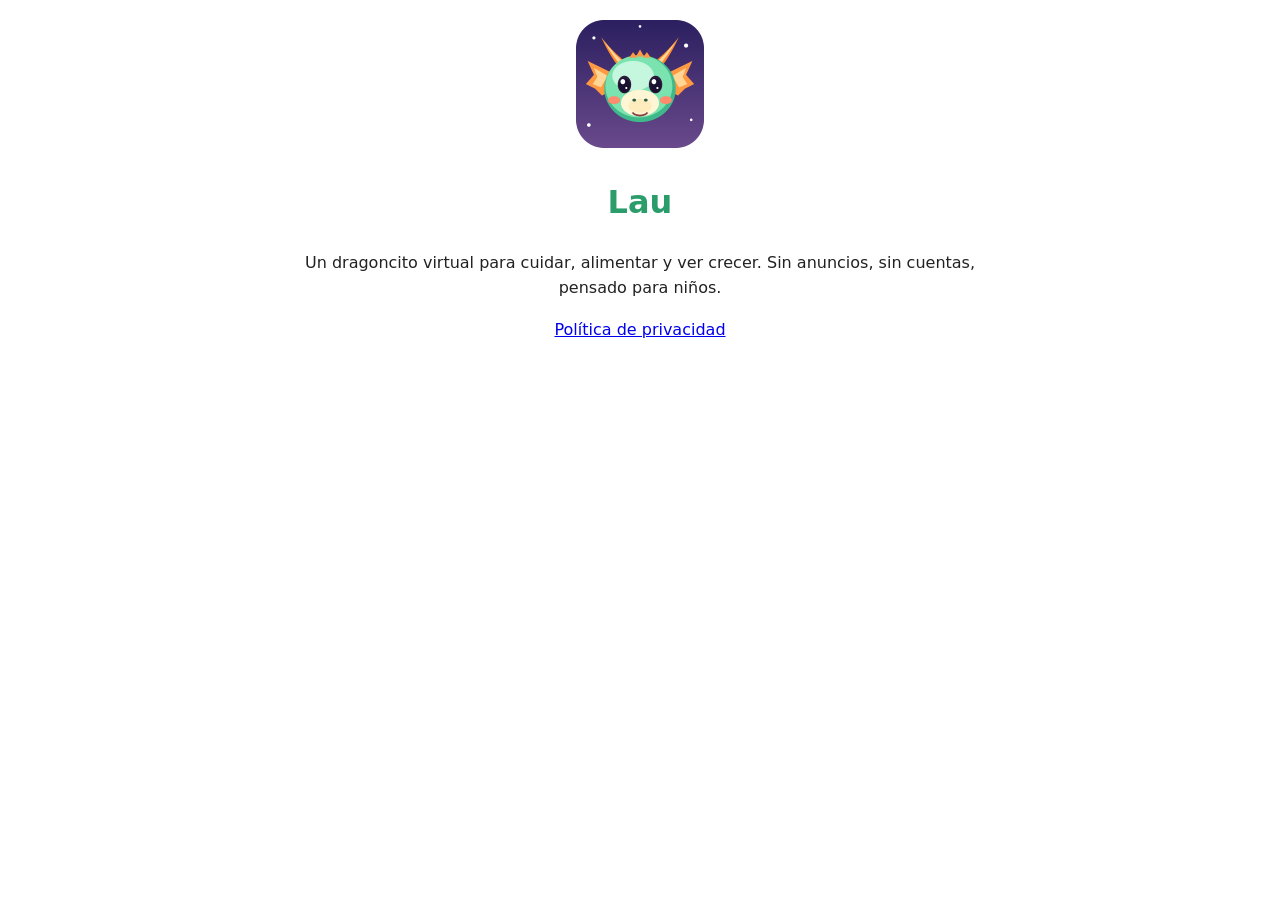
==== docs/index.html @ 58542545 "Lau: README, creditos y politica de privacidad" ====
<!DOCTYPE html>
<html lang="es"><head><meta charset="utf-8">
<meta name="viewport" content="width=device-width,initial-scale=1">
<title>Lau</title>
<style>body{font-family:system-ui,sans-serif;max-width:720px;margin:auto;padding:20px;line-height:1.6;text-align:center;color:#222}h1{color:#2a9d6b}img{width:128px;border-radius:24px}</style>
</head><body>
<img src="lau.png" alt="Lau">
<h1>Lau</h1>
<p>Un dragoncito virtual para cuidar, alimentar y ver crecer. Sin anuncios, sin cuentas, pensado para niños.</p>
<p><a href="privacidad.html">Política de privacidad</a></p>
</body></html>
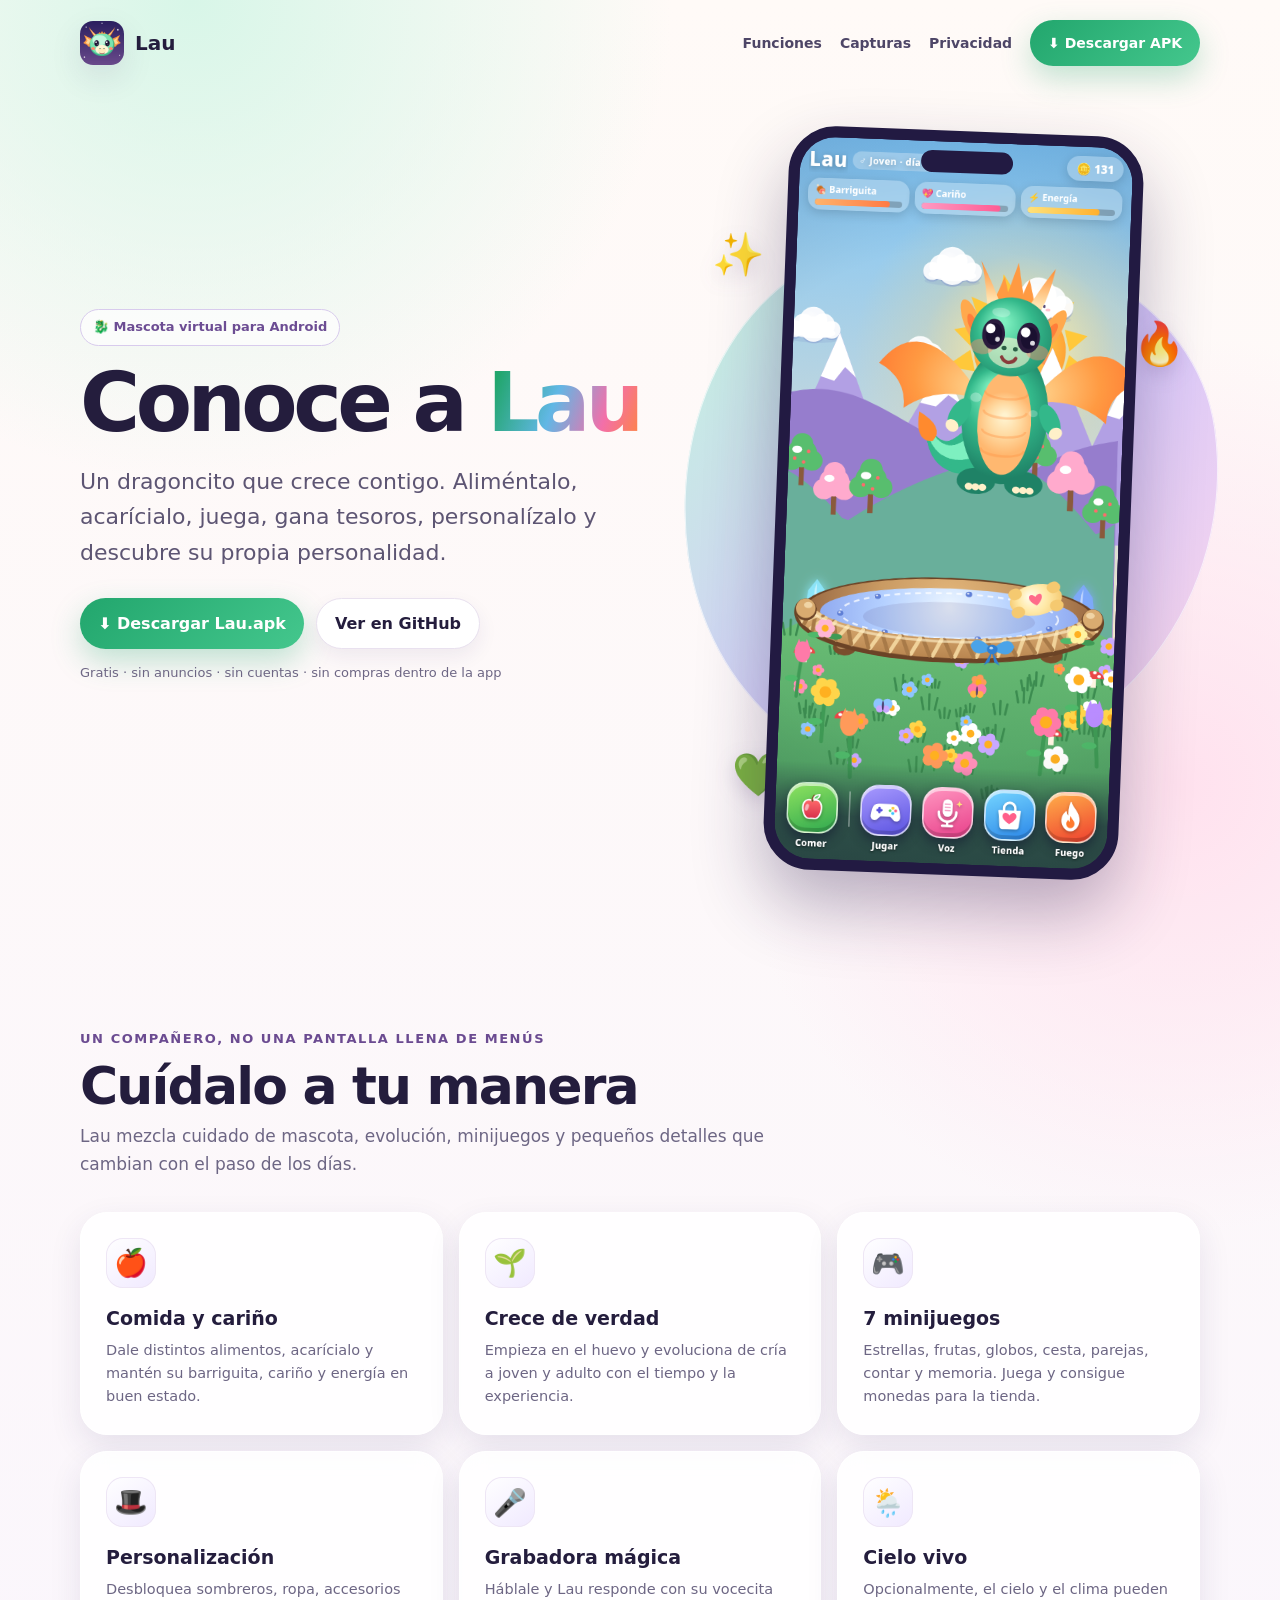
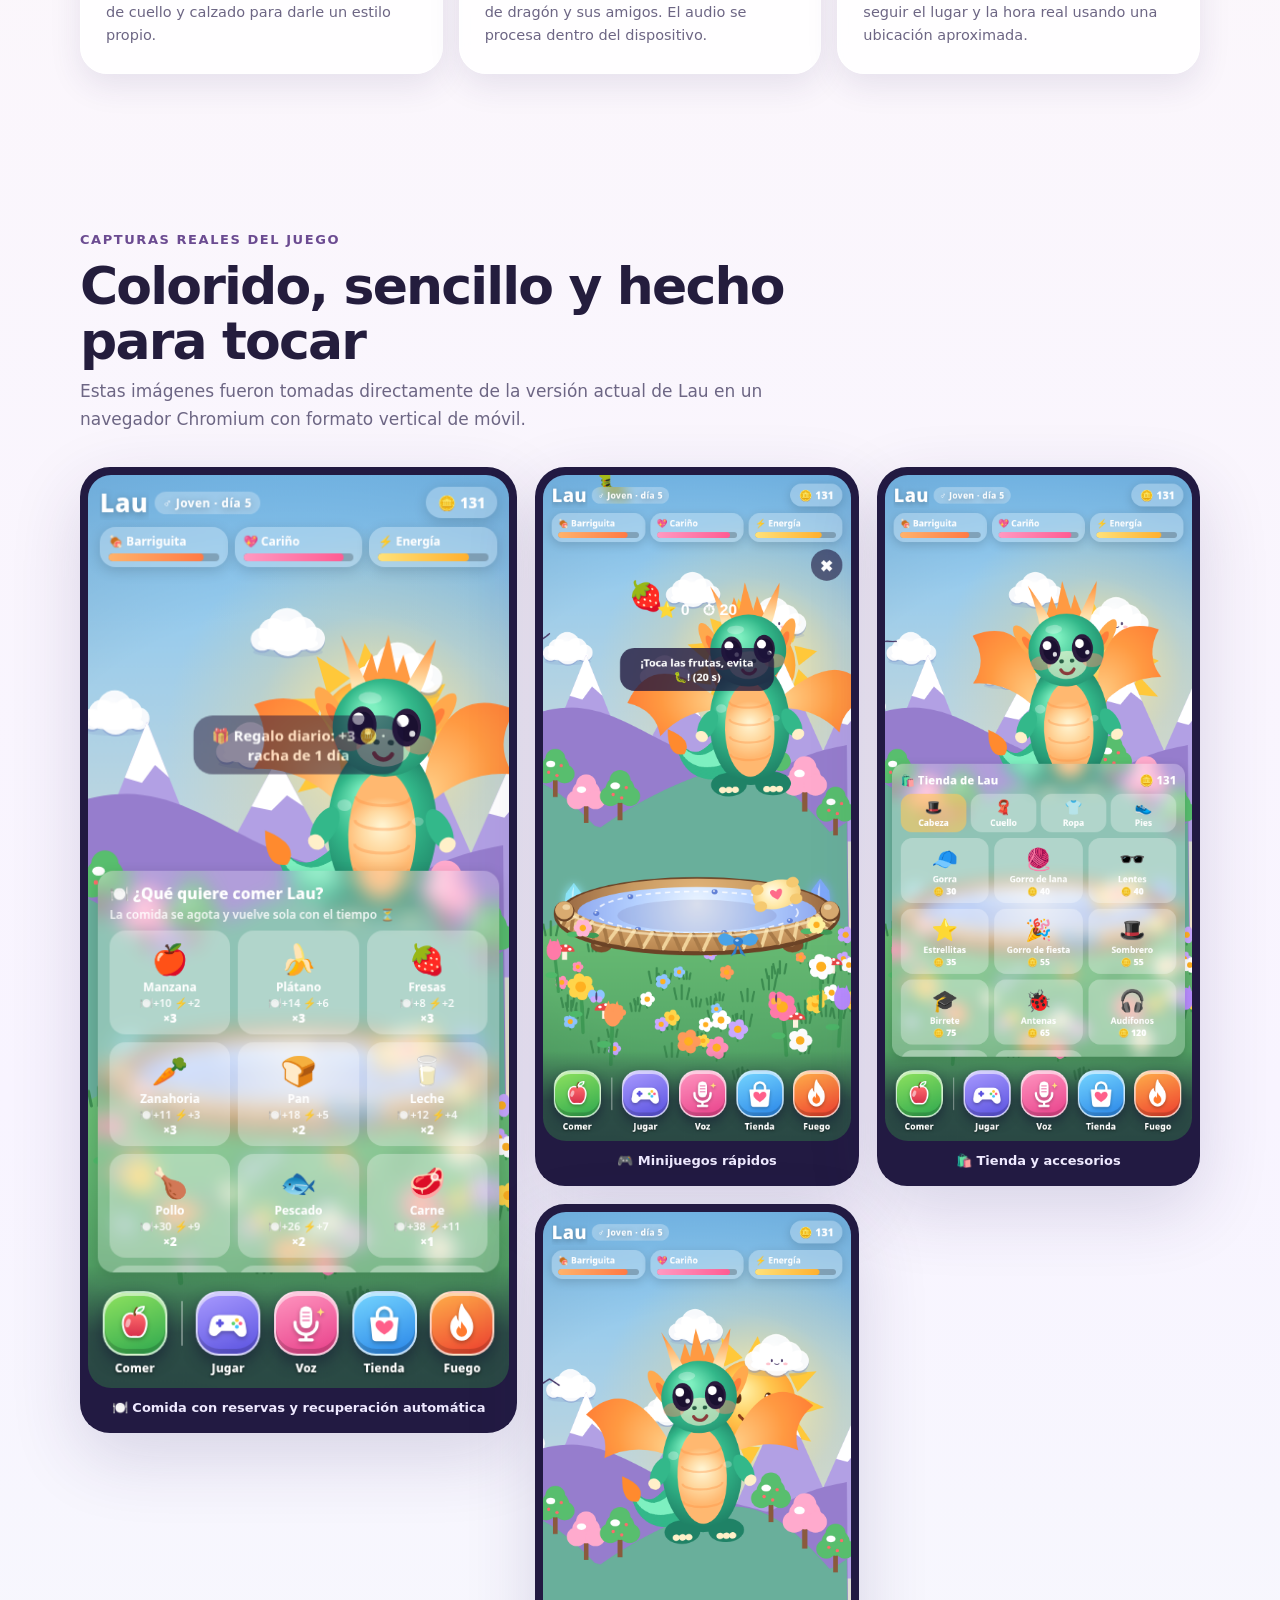
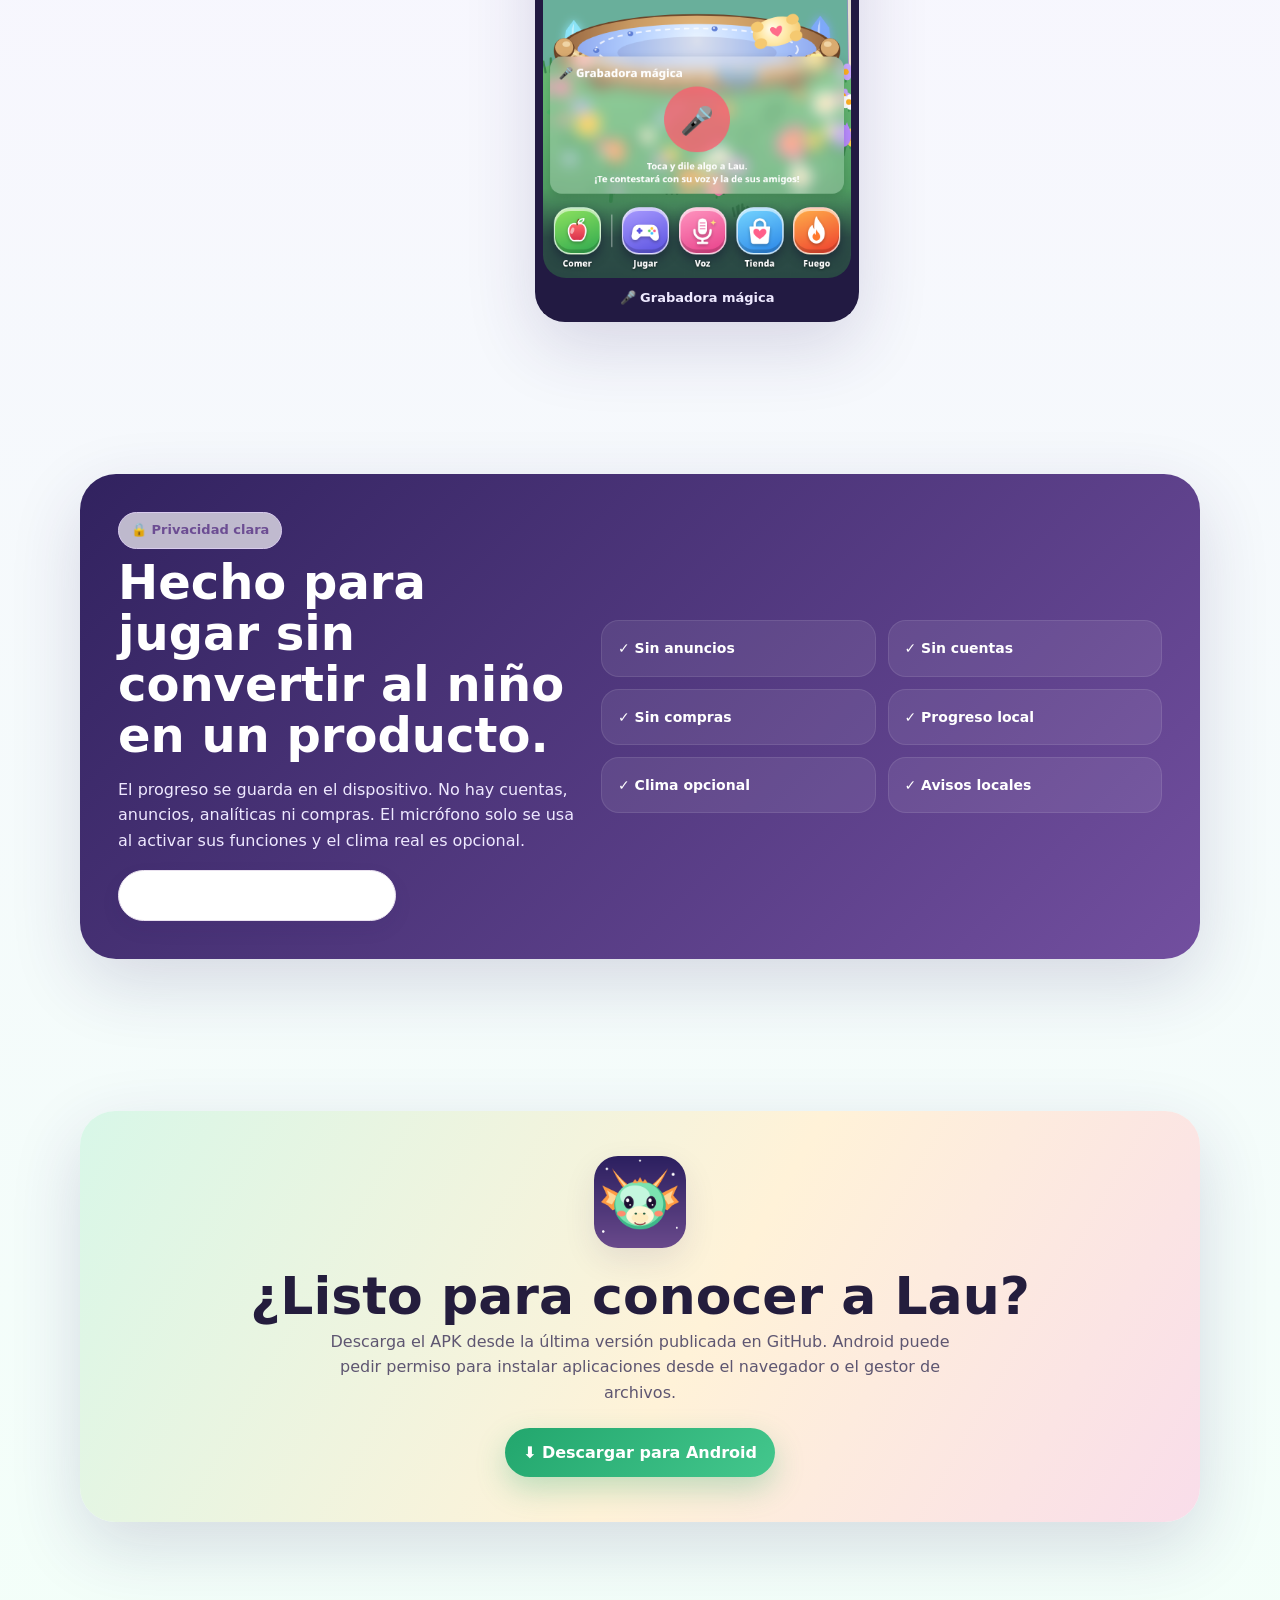
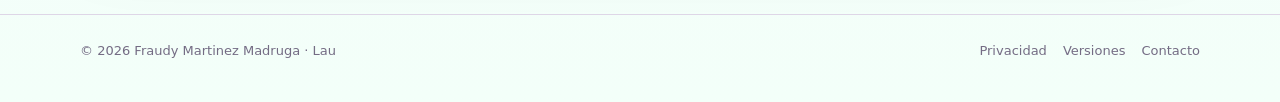
==== commit aed6bc44: "Lau: web, capturas, README, creditos y privacidad" ====
--- a/docs/index.html
+++ b/docs/index.html
@@ -1,11 +1,82 @@
-<!DOCTYPE html>
-<html lang="es"><head><meta charset="utf-8">
-<meta name="viewport" content="width=device-width,initial-scale=1">
-<title>Lau</title>
-<style>body{font-family:system-ui,sans-serif;max-width:720px;margin:auto;padding:20px;line-height:1.6;text-align:center;color:#222}h1{color:#2a9d6b}img{width:128px;border-radius:24px}</style>
-</head><body>
-<img src="lau.png" alt="Lau">
-<h1>Lau</h1>
-<p>Un dragoncito virtual para cuidar, alimentar y ver crecer. Sin anuncios, sin cuentas, pensado para niños.</p>
-<p><a href="privacidad.html">Política de privacidad</a></p>
+<!doctype html>
+<html lang="es">
+<head>
+<meta charset="utf-8">
+<meta name="viewport" content="width=device-width,initial-scale=1,viewport-fit=cover">
+<meta name="theme-color" content="#352469">
+<meta name="description" content="Lau es un juego de mascota virtual para Android. Cuida a un dragoncito, juega, hazlo crecer y personalízalo. Sin anuncios, sin cuentas y sin compras.">
+<meta property="og:title" content="Lau · Tu dragoncito virtual">
+<meta property="og:description" content="Cuídalo, juega con él y míralo crecer. Gratis para Android, sin anuncios, cuentas ni compras.">
+<meta property="og:type" content="website">
+<meta property="og:image" content="https://YottoMtnz.github.io/lau/lau.png">
+<title>Lau · Tu dragoncito virtual</title>
+<link rel="icon" href="lau.png" type="image/png">
+<link rel="stylesheet" href="style.css">
+</head>
+<body>
+<header class="wrap">
+  <nav class="nav" aria-label="Navegación principal">
+    <a class="brand" href="./"><img src="lau.png" alt="Icono de Lau"><span>Lau</span></a>
+    <div class="navlinks">
+      <a href="#funciones">Funciones</a>
+      <a href="#capturas">Capturas</a>
+      <a href="privacidad.html">Privacidad</a>
+      <a class="pill primary" href="https://github.com/YottoMtnz/lau/releases/latest/download/Lau.apk">⬇ Descargar APK</a>
+    </div>
+  </nav>
+</header>
+<main>
+  <section class="hero wrap">
+    <div class="hero-copy">
+      <span class="eyebrow">🐉 Mascota virtual para Android</span>
+      <h1>Conoce a <span>Lau</span></h1>
+      <p class="lead">Un dragoncito que crece contigo. Aliméntalo, acarícialo, juega, gana tesoros, personalízalo y descubre su propia personalidad.</p>
+      <div class="cta">
+        <a class="pill primary" href="https://github.com/YottoMtnz/lau/releases/latest/download/Lau.apk">⬇ Descargar Lau.apk</a>
+        <a class="pill ghost" href="https://github.com/YottoMtnz/lau">Ver en GitHub</a>
+      </div>
+      <p class="micro">Gratis · sin anuncios · sin cuentas · sin compras dentro de la app</p>
+    </div>
+    <div class="phone-stage" aria-label="Captura del juego Lau">
+      <div class="blob"></div><span class="spark s1">✨</span><span class="spark s2">🔥</span><span class="spark s3">💚</span>
+      <div class="phone"><img src="screens/lau-inicio.png" alt="Lau en su jardín dentro del juego"></div>
+    </div>
+  </section>
+
+  <section id="funciones" class="wrap">
+    <div class="section-head"><span class="kicker">Un compañero, no una pantalla llena de menús</span><h2>Cuídalo a tu manera</h2><p>Lau mezcla cuidado de mascota, evolución, minijuegos y pequeños detalles que cambian con el paso de los días.</p></div>
+    <div class="features">
+      <article class="card"><div class="ico">🍎</div><h3>Comida y cariño</h3><p>Dale distintos alimentos, acarícialo y mantén su barriguita, cariño y energía en buen estado.</p></article>
+      <article class="card"><div class="ico">🌱</div><h3>Crece de verdad</h3><p>Empieza en el huevo y evoluciona de cría a joven y adulto con el tiempo y la experiencia.</p></article>
+      <article class="card"><div class="ico">🎮</div><h3>7 minijuegos</h3><p>Estrellas, frutas, globos, cesta, parejas, contar y memoria. Juega y consigue monedas para la tienda.</p></article>
+      <article class="card"><div class="ico">🎩</div><h3>Personalización</h3><p>Desbloquea sombreros, ropa, accesorios de cuello y calzado para darle un estilo propio.</p></article>
+      <article class="card"><div class="ico">🎤</div><h3>Grabadora mágica</h3><p>Háblale y Lau responde con su vocecita de dragón y sus amigos. El audio se procesa dentro del dispositivo.</p></article>
+      <article class="card"><div class="ico">🌦️</div><h3>Cielo vivo</h3><p>Opcionalmente, el cielo y el clima pueden seguir el lugar y la hora real usando una ubicación aproximada.</p></article>
+    </div>
+  </section>
+
+  <section id="capturas" class="wrap">
+    <div class="section-head"><span class="kicker">Capturas reales del juego</span><h2>Colorido, sencillo y hecho para tocar</h2><p>Estas imágenes fueron tomadas directamente de la versión actual de Lau en un navegador Chromium con formato vertical de móvil.</p></div>
+    <div class="gallery">
+      <figure class="shot big"><img loading="lazy" src="screens/lau-comida.png" alt="Menú de alimentos de Lau"><figcaption>🍽️ Comida con reservas y recuperación automática</figcaption></figure>
+      <figure class="shot"><img loading="lazy" src="screens/lau-minijuego.png" alt="Minijuego de frutas de Lau"><figcaption>🎮 Minijuegos rápidos</figcaption></figure>
+      <figure class="shot"><img loading="lazy" src="screens/lau-tienda.png" alt="Tienda de accesorios de Lau"><figcaption>🛍️ Tienda y accesorios</figcaption></figure>
+      <figure class="shot"><img loading="lazy" src="screens/lau-voz.png" alt="Grabadora mágica de Lau"><figcaption>🎤 Grabadora mágica</figcaption></figure>
+    </div>
+  </section>
+
+  <section class="wrap">
+    <div class="trust">
+      <div><span class="eyebrow">🔒 Privacidad clara</span><h2>Hecho para jugar sin convertir al niño en un producto.</h2><p>El progreso se guarda en el dispositivo. No hay cuentas, anuncios, analíticas ni compras. El micrófono solo se usa al activar sus funciones y el clima real es opcional.</p><a class="pill ghost" href="privacidad.html">Leer política de privacidad</a></div>
+      <div class="checks">
+        <div class="check">✓ Sin anuncios</div><div class="check">✓ Sin cuentas</div><div class="check">✓ Sin compras</div><div class="check">✓ Progreso local</div><div class="check">✓ Clima opcional</div><div class="check">✓ Avisos locales</div>
+      </div>
+    </div>
+  </section>
+
+  <section class="download wrap">
+    <div class="download-box"><img src="lau.png" alt="Lau"><h2>¿Listo para conocer a Lau?</h2><p>Descarga el APK desde la última versión publicada en GitHub. Android puede pedir permiso para instalar aplicaciones desde el navegador o el gestor de archivos.</p><a class="pill primary" href="https://github.com/YottoMtnz/lau/releases/latest/download/Lau.apk">⬇ Descargar para Android</a></div>
+  </section>
+</main>
+<footer class="footer"><div class="wrap footrow"><span>© 2026 Fraudy Martinez Madruga · Lau</span><div class="footlinks"><a href="privacidad.html">Privacidad</a><a href="https://github.com/YottoMtnz/lau/releases/latest">Versiones</a><a href="mailto:laudragonvirtualgame2026@gmail.com">Contacto</a></div></div></footer>
 </body></html>
--- a/docs/style.css
+++ b/docs/style.css
@@ -0,0 +1,14 @@
+:root{
+  --ink:#241d3d;--muted:#6d6684;--paper:#fffaf7;--panel:#ffffffd9;
+  --purple:#352469;--purple2:#7350a0;--green:#22a66d;--green2:#7be3b0;
+  --orange:#ff8738;--pink:#f36fa9;--blue:#61b7e5;--line:#e9e1ef;
+  --shadow:0 24px 70px rgba(52,35,98,.16);--soft:0 12px 32px rgba(52,35,98,.10);
+}
+*{box-sizing:border-box}html{scroll-behavior:smooth}body{margin:0;color:var(--ink);font-family:Inter,ui-rounded,"SF Pro Rounded","Segoe UI",system-ui,-apple-system,sans-serif;background:
+radial-gradient(circle at 15% 0%,#d8f6e8 0,transparent 30rem),radial-gradient(circle at 92% 16%,#ffe1ee 0,transparent 28rem),linear-gradient(180deg,#fffaf7 0%,#f8f4ff 55%,#f3fff9 100%);line-height:1.6}
+a{color:inherit}.wrap{width:min(1120px,calc(100% - 40px));margin:auto}.nav{display:flex;align-items:center;justify-content:space-between;padding:20px 0;gap:20px}.brand{display:flex;align-items:center;gap:11px;text-decoration:none;font-weight:900;font-size:20px}.brand img{width:44px;height:44px;border-radius:13px;box-shadow:var(--soft)}.navlinks{display:flex;gap:18px;align-items:center;font-size:14px;font-weight:750}.navlinks a{text-decoration:none;color:#4e4667}.pill{display:inline-flex;align-items:center;justify-content:center;gap:8px;border-radius:999px;padding:12px 18px;font-weight:850;text-decoration:none;transition:.2s transform,.2s box-shadow}.pill:hover{transform:translateY(-2px)}.pill.primary{color:white;background:linear-gradient(135deg,var(--green),#44c78d);box-shadow:0 12px 30px rgba(34,166,109,.28)}.pill.ghost{background:#fff;border:1px solid var(--line);box-shadow:0 8px 20px rgba(44,32,96,.07)}
+.hero{padding:45px 0 74px;display:grid;grid-template-columns:1.08fr .92fr;align-items:center;gap:48px}.eyebrow{display:inline-flex;gap:8px;align-items:center;padding:7px 12px;border:1px solid #d8cbed;border-radius:999px;background:#ffffffad;color:#6c4d93;font-size:13px;font-weight:850}.hero h1{font-size:clamp(48px,7vw,82px);line-height:.95;margin:18px 0 18px;letter-spacing:-.055em}.hero h1 span{background:linear-gradient(110deg,var(--green) 10%,var(--blue) 45%,var(--pink) 75%,var(--orange));-webkit-background-clip:text;background-clip:text;color:transparent}.lead{font-size:clamp(18px,2.4vw,22px);color:#5d5573;max-width:650px}.cta{display:flex;gap:12px;flex-wrap:wrap;margin:28px 0 0}.micro{font-size:13px;color:var(--muted);margin-top:14px}.phone-stage{position:relative;min-height:680px;display:grid;place-items:center}.blob{position:absolute;width:540px;height:540px;border-radius:44% 56% 58% 42%/53% 43% 57% 47%;background:linear-gradient(135deg,#bff5db,#d8c9ff 55%,#ffd6e7);filter:saturate(.95);transform:rotate(-8deg);box-shadow:inset 0 0 0 1px #ffffffaa}.phone{position:relative;width:min(355px,82vw);border:11px solid #221a42;border-radius:47px;background:#221a42;box-shadow:0 34px 70px rgba(41,27,76,.32);overflow:hidden;transform:rotate(2.2deg)}.phone:before{content:"";position:absolute;top:9px;left:50%;transform:translateX(-50%);width:92px;height:22px;border-radius:20px;background:#221a42;z-index:2}.phone img{display:block;width:100%;height:auto;border-radius:35px}.spark{position:absolute;font-size:42px;filter:drop-shadow(0 7px 10px #563b7a30);animation:float 5s ease-in-out infinite}.s1{left:1%;top:12%}.s2{right:3%;top:24%;animation-delay:-1.7s}.s3{left:5%;bottom:9%;animation-delay:-3.2s}@keyframes float{50%{transform:translateY(-14px) rotate(7deg)}}
+section{padding:76px 0}.section-head{max-width:710px;margin-bottom:34px}.section-head .kicker{color:#6b4b91;font-size:13px;font-weight:900;text-transform:uppercase;letter-spacing:.12em}.section-head h2{font-size:clamp(34px,5vw,52px);line-height:1.05;margin:8px 0 10px;letter-spacing:-.035em}.section-head p{margin:0;color:var(--muted);font-size:17px}.features{display:grid;grid-template-columns:repeat(3,1fr);gap:16px}.card{background:var(--panel);border:1px solid #fff;border-radius:27px;padding:25px;box-shadow:var(--soft);backdrop-filter:blur(12px)}.ico{width:50px;height:50px;border-radius:17px;display:grid;place-items:center;font-size:27px;background:linear-gradient(145deg,#fff,#f0e9ff);box-shadow:inset 0 0 0 1px #eee6f5}.card h3{margin:15px 0 6px;font-size:19px}.card p{margin:0;color:var(--muted);font-size:14.5px}.gallery{display:grid;grid-template-columns:1.15fr .85fr .85fr;gap:18px;align-items:start}.shot{margin:0;background:#221a42;border-radius:30px;padding:8px;box-shadow:var(--shadow);overflow:hidden}.shot img{display:block;width:100%;border-radius:23px}.shot.big{grid-row:span 2}.shot figcaption{background:#221a42;color:#eee9ff;text-align:center;font-size:13px;font-weight:750;padding:10px 6px 6px}.trust{display:grid;grid-template-columns:.9fr 1.1fr;gap:24px;align-items:center;background:linear-gradient(135deg,#31225f,#724f9f);color:#fff;border-radius:36px;padding:38px;box-shadow:var(--shadow)}.trust h2{font-size:clamp(32px,4.5vw,48px);line-height:1.06;margin:8px 0 12px}.trust p{color:#eee8ff}.checks{display:grid;grid-template-columns:1fr 1fr;gap:12px}.check{padding:16px;border-radius:18px;background:#ffffff14;border:1px solid #ffffff18;font-weight:720;font-size:14px}.download{padding-bottom:92px}.download-box{border-radius:35px;padding:45px;background:linear-gradient(120deg,#d8f7e8,#fff2d8 55%,#f9ddea);box-shadow:var(--shadow);text-align:center}.download-box img{width:92px;border-radius:24px;box-shadow:var(--soft)}.download-box h2{font-size:clamp(34px,5vw,52px);margin:14px 0 7px;line-height:1}.download-box p{color:#5e5671;margin:0 auto 22px;max-width:650px}.footer{padding:26px 0 40px;border-top:1px solid #ded6e7;color:#746c84;font-size:13px}.footrow{display:flex;justify-content:space-between;gap:20px;flex-wrap:wrap}.footlinks{display:flex;gap:16px;flex-wrap:wrap}.footlinks a{text-decoration:none}.legal{max-width:820px;padding:48px 0 90px}.legal .back{text-decoration:none;font-weight:800;color:#6a4b91}.legal h1{font-size:clamp(36px,6vw,58px);line-height:1;margin:20px 0 8px;letter-spacing:-.04em}.legal h2{margin-top:32px;font-size:22px}.legal p,.legal li{color:#554d68}.legal .notice{padding:18px 20px;background:#eefbf4;border:1px solid #cdeedc;border-radius:18px;color:#276147;font-weight:700}.legal a{color:#4d3482}
+@media(max-width:900px){.navlinks a:not(.pill){display:none}.hero{grid-template-columns:1fr;padding-top:24px}.hero-copy{text-align:center}.lead{margin-inline:auto}.cta{justify-content:center}.micro{text-align:center}.phone-stage{min-height:620px}.features{grid-template-columns:1fr 1fr}.gallery{grid-template-columns:1fr 1fr}.shot.big{grid-row:auto}.trust{grid-template-columns:1fr}.checks{grid-template-columns:1fr 1fr}}
+@media(max-width:620px){.wrap{width:min(100% - 26px,1120px)}.nav{padding:14px 0}.navlinks{gap:8px}.nav .pill{padding:10px 13px}.hero{padding:28px 0 52px;gap:18px}.hero h1{font-size:54px}.phone-stage{min-height:560px}.blob{width:390px;height:390px}.features,.gallery,.checks{grid-template-columns:1fr}.shot{width:min(355px,100%);margin:auto}.trust{padding:27px 20px;border-radius:28px}section{padding:56px 0}.download-box{padding:34px 20px}.footrow{justify-content:center;text-align:center}.footlinks{justify-content:center}}
+@media(prefers-reduced-motion:reduce){*{scroll-behavior:auto!important}.spark{animation:none}.pill{transition:none}}
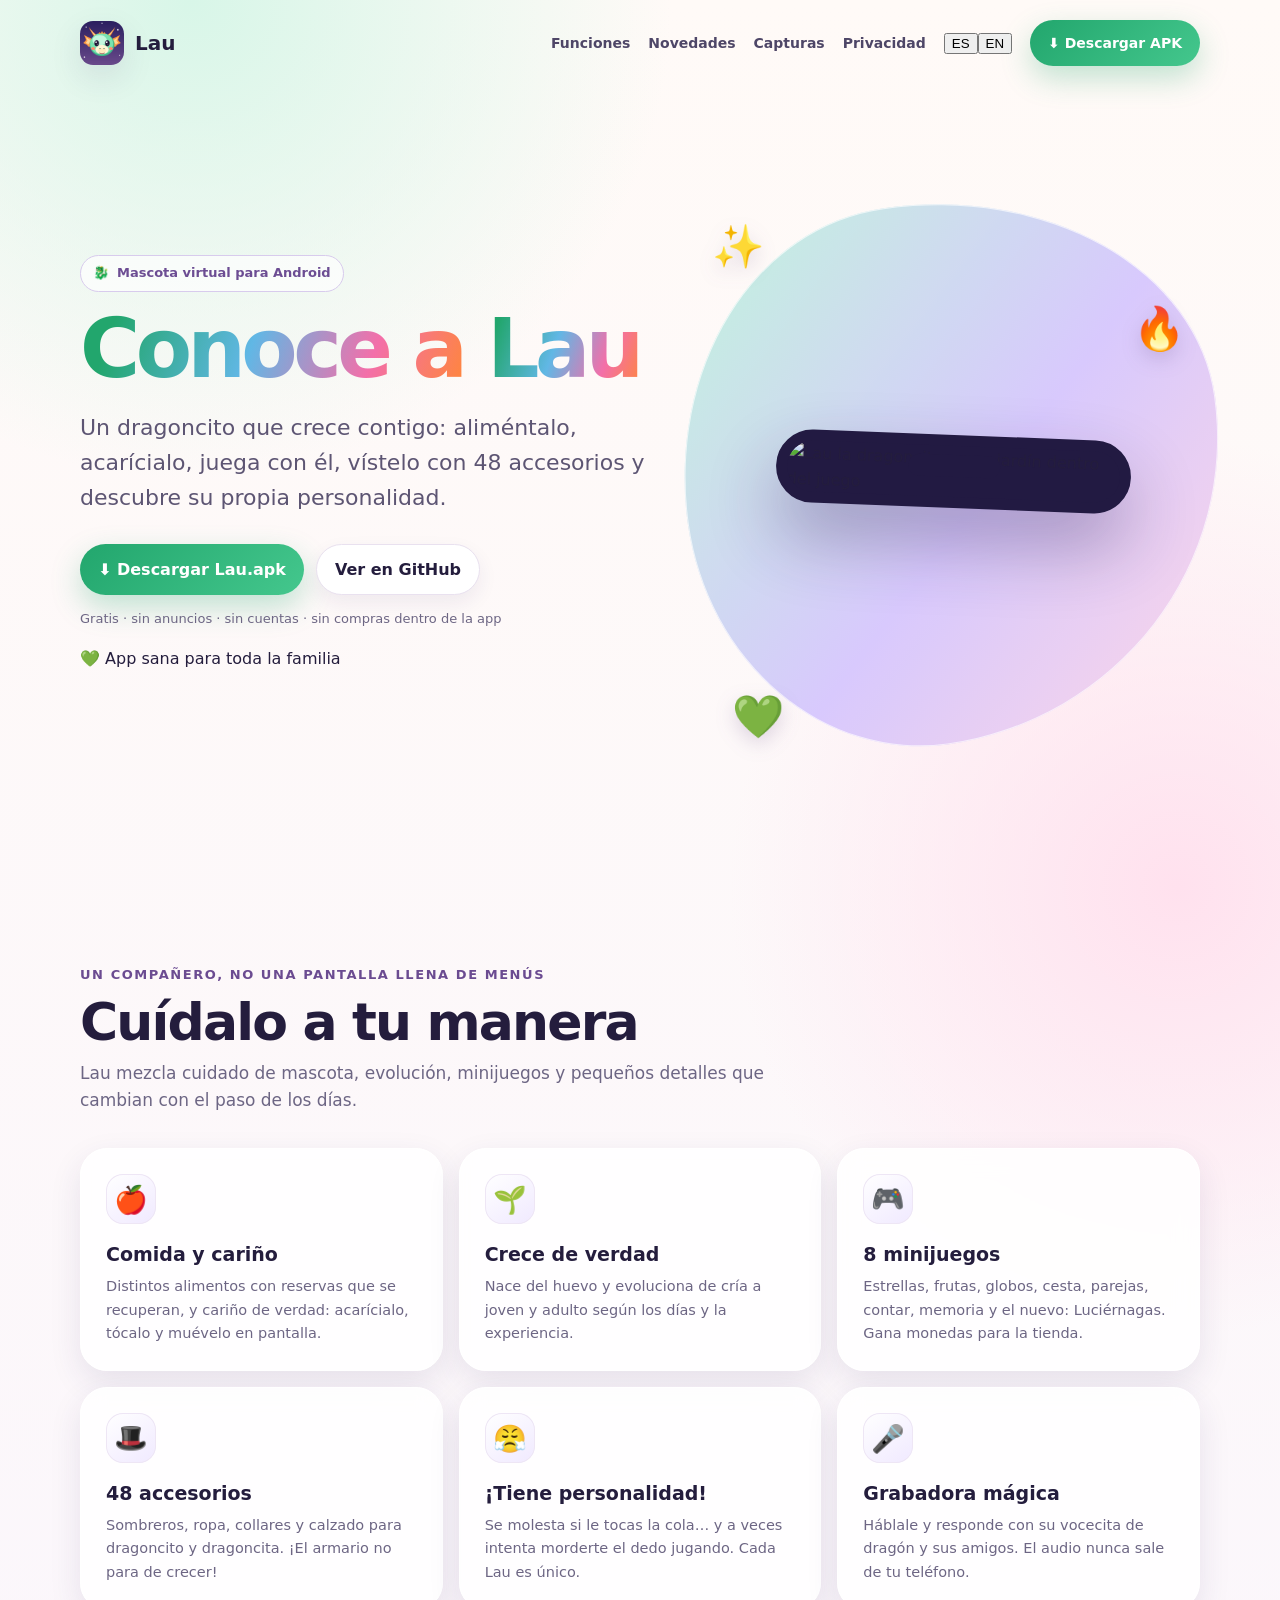
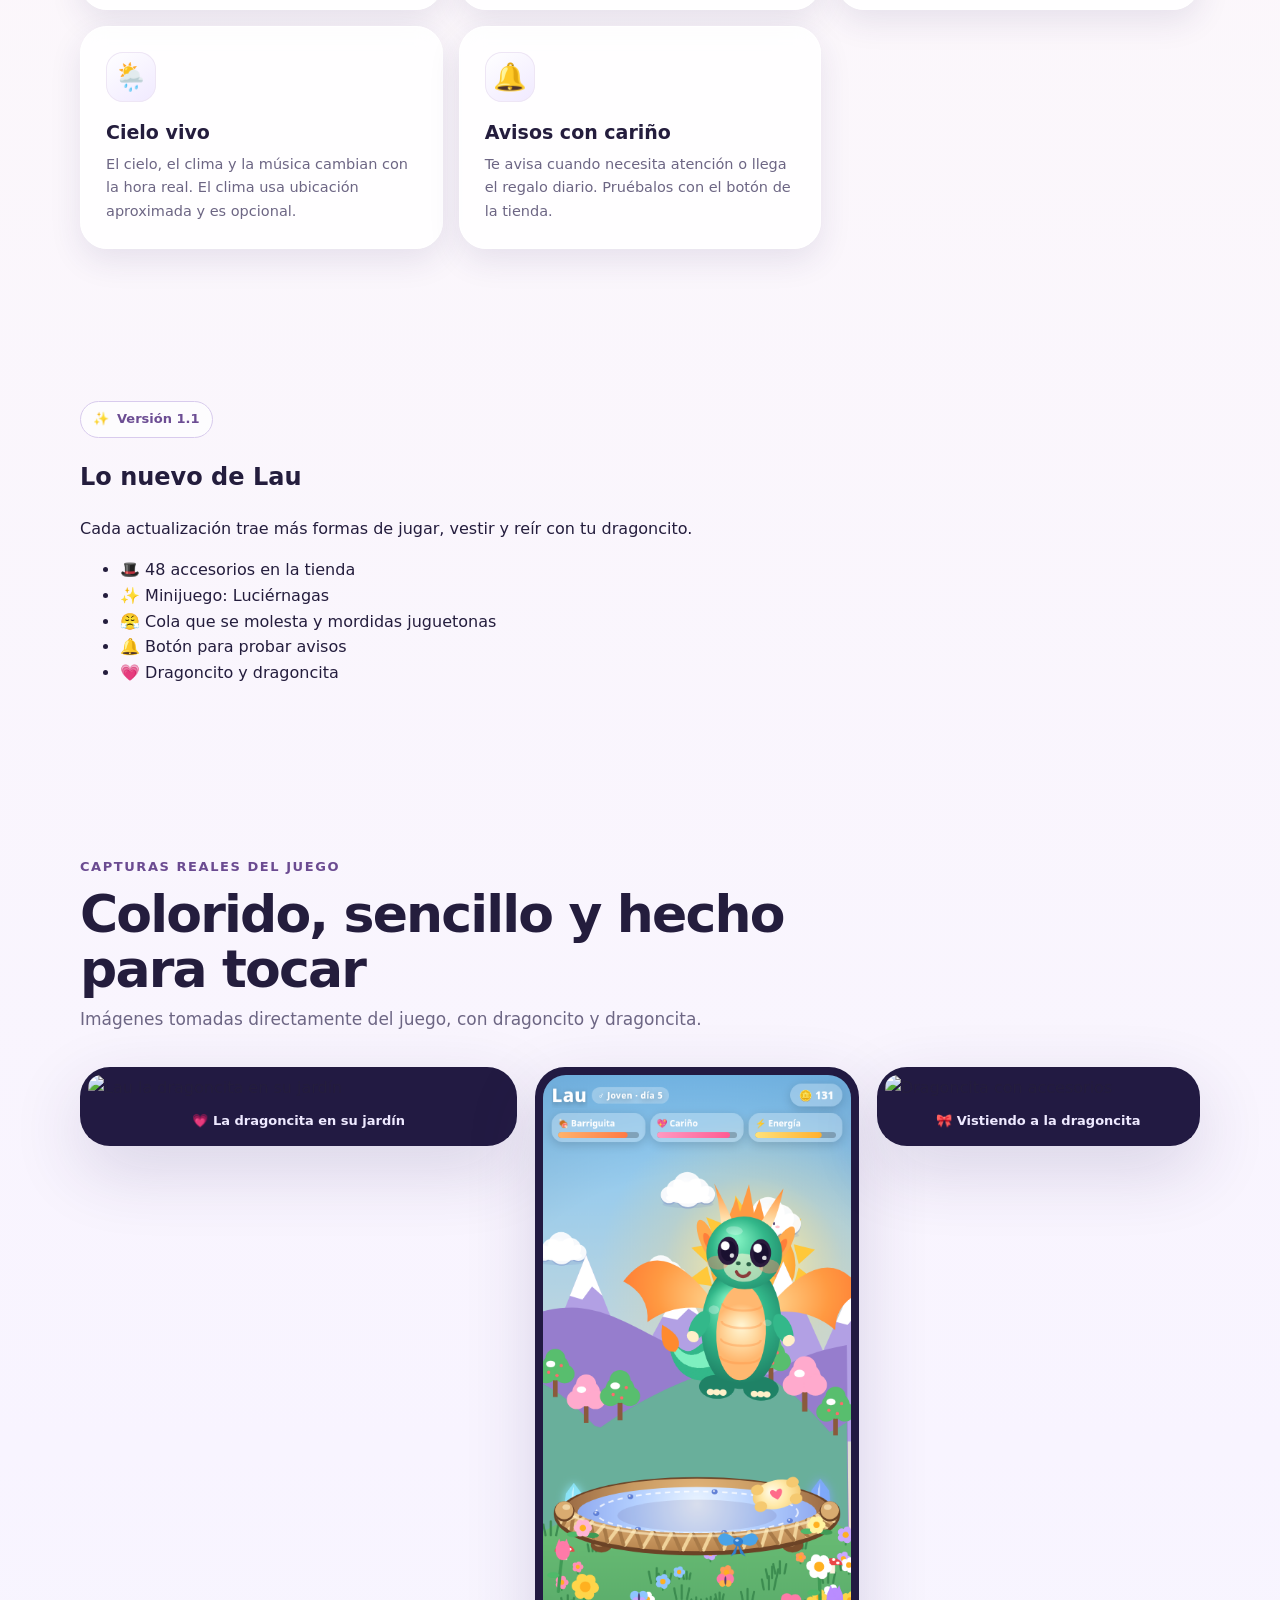
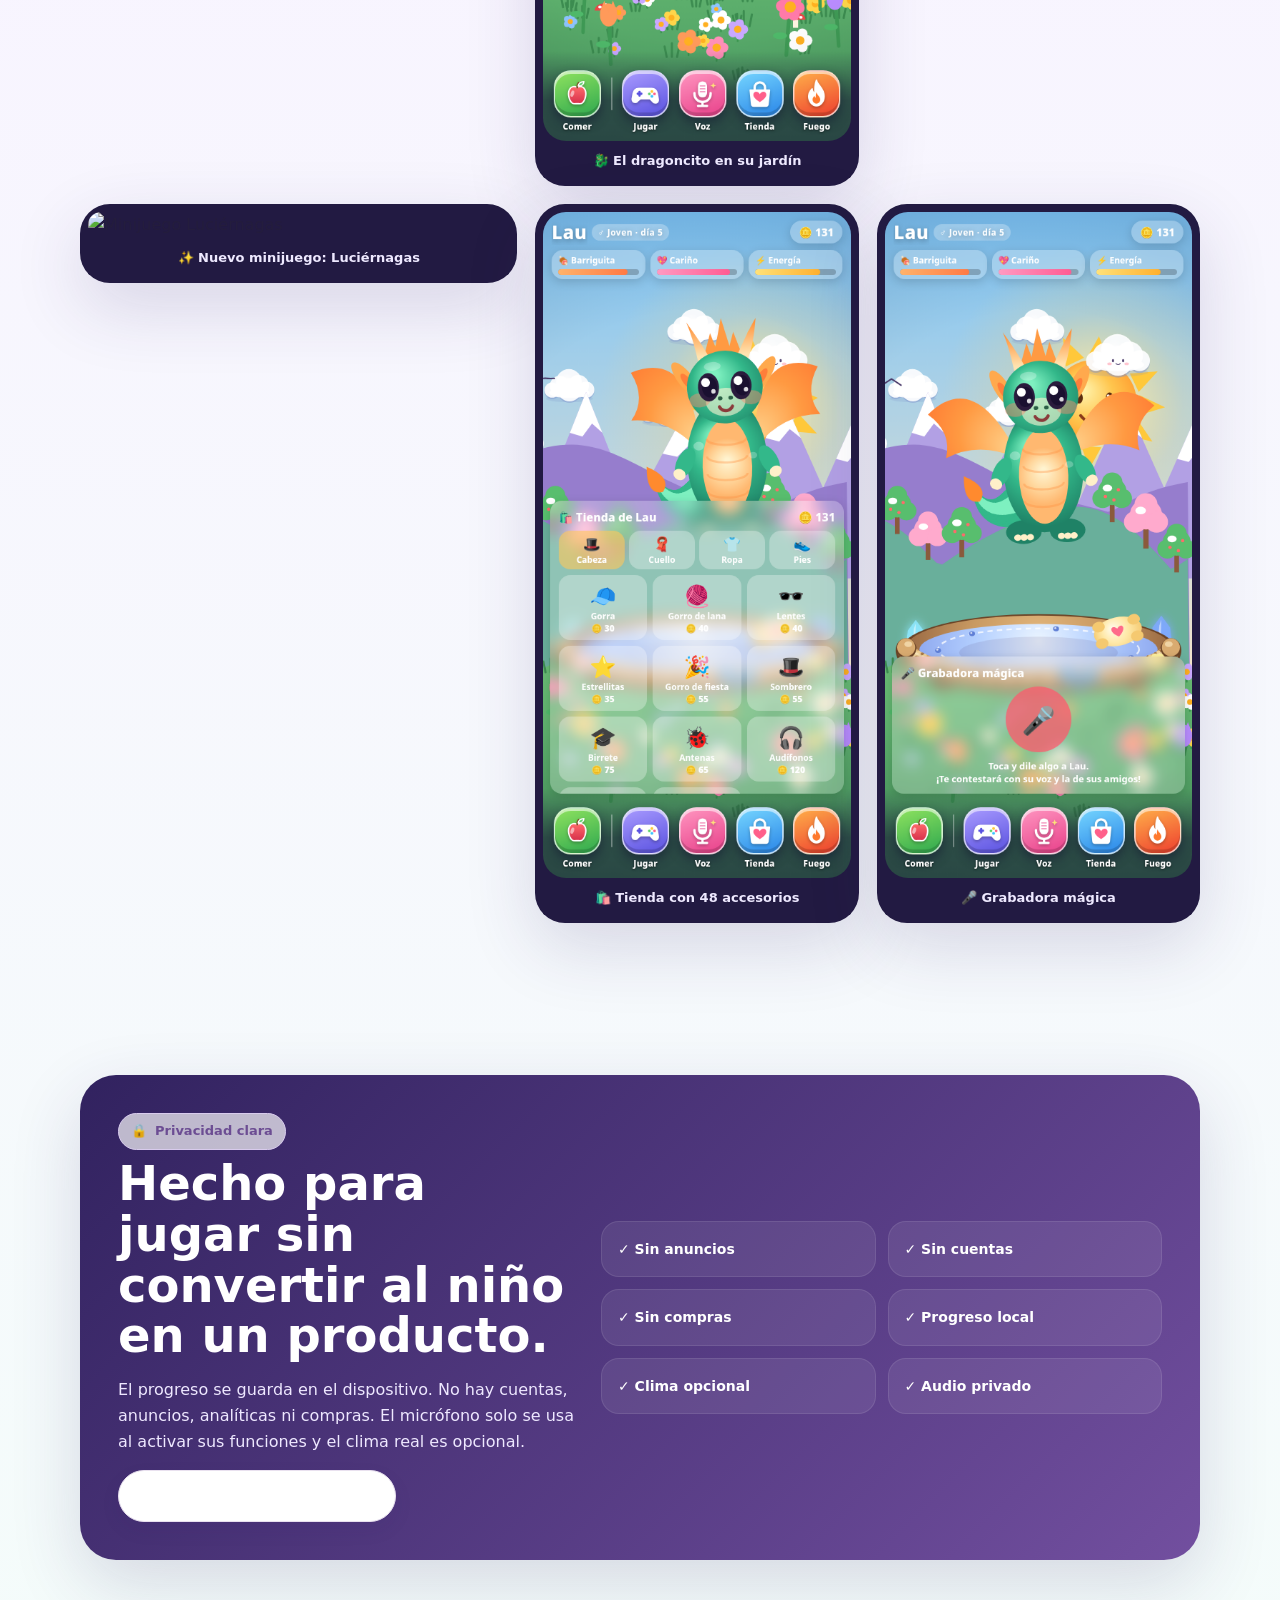
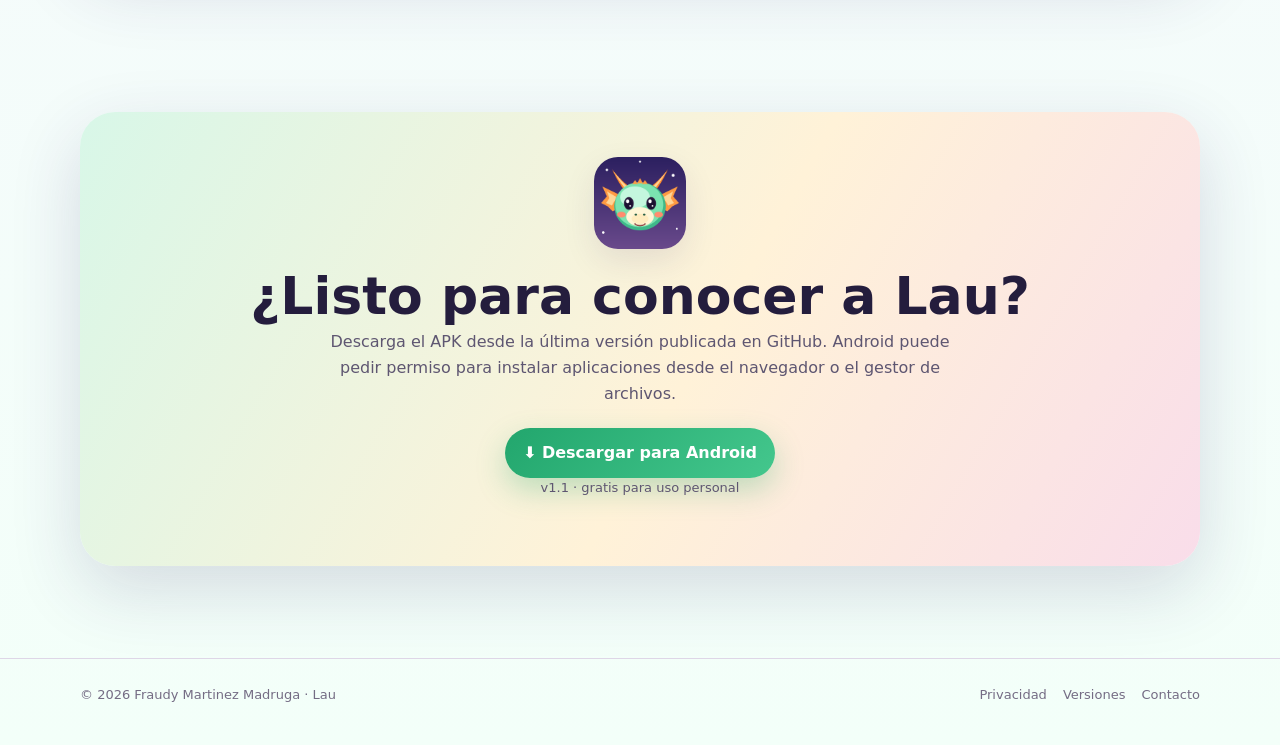
==== commit 2755fe28: "Rediseño v1.1: tema oscuro, bilingüe ES/EN, novedades y dragoncita" ====
--- a/docs/index.html
+++ b/docs/index.html
@@ -3,8 +3,8 @@
 <head>
 <meta charset="utf-8">
 <meta name="viewport" content="width=device-width,initial-scale=1,viewport-fit=cover">
-<meta name="theme-color" content="#352469">
-<meta name="description" content="Lau es un juego de mascota virtual para Android. Cuida a un dragoncito, juega, hazlo crecer y personalízalo. Sin anuncios, sin cuentas y sin compras.">
+<meta name="theme-color" content="#070914">
+<meta name="description" content="Lau es un juego de mascota virtual para Android. Cuida a un dragoncito o dragoncita, juega, hazlo crecer y personalízalo. Sin anuncios, sin cuentas y sin compras.">
 <meta property="og:title" content="Lau · Tu dragoncito virtual">
 <meta property="og:description" content="Cuídalo, juega con él y míralo crecer. Gratis para Android, sin anuncios, cuentas ni compras.">
 <meta property="og:type" content="website">
@@ -18,65 +18,95 @@
   <nav class="nav" aria-label="Navegación principal">
     <a class="brand" href="./"><img src="lau.png" alt="Icono de Lau"><span>Lau</span></a>
     <div class="navlinks">
-      <a href="#funciones">Funciones</a>
-      <a href="#capturas">Capturas</a>
-      <a href="privacidad.html">Privacidad</a>
-      <a class="pill primary" href="https://github.com/YottoMtnz/lau/releases/latest/download/Lau.apk">⬇ Descargar APK</a>
+      <a href="#funciones" data-es="Funciones" data-en="Features">Funciones</a>
+      <a href="#novedades" data-es="Novedades" data-en="What's new">Novedades</a>
+      <a href="#capturas" data-es="Capturas" data-en="Screenshots">Capturas</a>
+      <a href="privacidad.html" data-es="Privacidad" data-en="Privacy">Privacidad</a>
+      <div class="lang" role="group" aria-label="Idioma / Language">
+        <button class="langbtn" data-l="es">ES</button><button class="langbtn" data-l="en">EN</button>
+      </div>
+      <a class="pill primary" href="https://github.com/YottoMtnz/lau/releases/latest/download/Lau.apk"><span data-es="⬇ Descargar APK" data-en="⬇ Download APK">⬇ Descargar APK</span></a>
     </div>
   </nav>
 </header>
 <main>
   <section class="hero wrap">
     <div class="hero-copy">
-      <span class="eyebrow">🐉 Mascota virtual para Android</span>
-      <h1>Conoce a <span>Lau</span></h1>
-      <p class="lead">Un dragoncito que crece contigo. Aliméntalo, acarícialo, juega, gana tesoros, personalízalo y descubre su propia personalidad.</p>
+      <span class="eyebrow">🐉 <span data-es="Mascota virtual para Android" data-en="Virtual pet for Android">Mascota virtual para Android</span></span>
+      <h1><span data-es="Conoce a" data-en="Meet">Conoce a</span> <span class="grad">Lau</span></h1>
+      <p class="lead" data-es="Un dragoncito que crece contigo: aliméntalo, acarícialo, juega con él, vístelo con 48 accesorios y descubre su propia personalidad." data-en="A baby dragon that grows with you: feed it, pet it, play together, dress it up with 48 accessories and discover its own little personality.">Un dragoncito que crece contigo: aliméntalo, acarícialo, juega con él, vístelo con 48 accesorios y descubre su propia personalidad.</p>
       <div class="cta">
-        <a class="pill primary" href="https://github.com/YottoMtnz/lau/releases/latest/download/Lau.apk">⬇ Descargar Lau.apk</a>
-        <a class="pill ghost" href="https://github.com/YottoMtnz/lau">Ver en GitHub</a>
+        <a class="pill primary" href="https://github.com/YottoMtnz/lau/releases/latest/download/Lau.apk"><span data-es="⬇ Descargar Lau.apk" data-en="⬇ Download Lau.apk">⬇ Descargar Lau.apk</span></a>
+        <a class="pill ghost" href="https://github.com/YottoMtnz/lau"><span data-es="Ver en GitHub" data-en="View on GitHub">Ver en GitHub</span></a>
       </div>
-      <p class="micro">Gratis · sin anuncios · sin cuentas · sin compras dentro de la app</p>
+      <p class="micro" data-es="Gratis · sin anuncios · sin cuentas · sin compras dentro de la app" data-en="Free · no ads · no accounts · no in-app purchases">Gratis · sin anuncios · sin cuentas · sin compras dentro de la app</p>
+      <p class="values">💚 <span data-es="App sana para toda la familia" data-en="Wholesome app for the whole family">App sana para toda la familia</span></p>
     </div>
     <div class="phone-stage" aria-label="Captura del juego Lau">
       <div class="blob"></div><span class="spark s1">✨</span><span class="spark s2">🔥</span><span class="spark s3">💚</span>
-      <div class="phone"><img src="screens/lau-inicio.png" alt="Lau en su jardín dentro del juego"></div>
+      <div class="phone"><img src="screens/lau-dragoncita.png" alt="Lau la dragoncita en su jardín dentro del juego"></div>
     </div>
   </section>
 
   <section id="funciones" class="wrap">
-    <div class="section-head"><span class="kicker">Un compañero, no una pantalla llena de menús</span><h2>Cuídalo a tu manera</h2><p>Lau mezcla cuidado de mascota, evolución, minijuegos y pequeños detalles que cambian con el paso de los días.</p></div>
+    <div class="section-head"><span class="kicker" data-es="Un compañero, no una pantalla llena de menús" data-en="A companion, not a screen full of menus">Un compañero, no una pantalla llena de menús</span><h2 data-es="Cuídalo a tu manera" data-en="Care for it your way">Cuídalo a tu manera</h2><p data-es="Lau mezcla cuidado de mascota, evolución, minijuegos y pequeños detalles que cambian con el paso de los días." data-en="Lau blends pet care, evolution, mini-games and little details that change as the days go by.">Lau mezcla cuidado de mascota, evolución, minijuegos y pequeños detalles que cambian con el paso de los días.</p></div>
     <div class="features">
-      <article class="card"><div class="ico">🍎</div><h3>Comida y cariño</h3><p>Dale distintos alimentos, acarícialo y mantén su barriguita, cariño y energía en buen estado.</p></article>
-      <article class="card"><div class="ico">🌱</div><h3>Crece de verdad</h3><p>Empieza en el huevo y evoluciona de cría a joven y adulto con el tiempo y la experiencia.</p></article>
-      <article class="card"><div class="ico">🎮</div><h3>7 minijuegos</h3><p>Estrellas, frutas, globos, cesta, parejas, contar y memoria. Juega y consigue monedas para la tienda.</p></article>
-      <article class="card"><div class="ico">🎩</div><h3>Personalización</h3><p>Desbloquea sombreros, ropa, accesorios de cuello y calzado para darle un estilo propio.</p></article>
-      <article class="card"><div class="ico">🎤</div><h3>Grabadora mágica</h3><p>Háblale y Lau responde con su vocecita de dragón y sus amigos. El audio se procesa dentro del dispositivo.</p></article>
-      <article class="card"><div class="ico">🌦️</div><h3>Cielo vivo</h3><p>Opcionalmente, el cielo y el clima pueden seguir el lugar y la hora real usando una ubicación aproximada.</p></article>
+      <article class="card"><div class="ico">🍎</div><h3 data-es="Comida y cariño" data-en="Food & affection">Comida y cariño</h3><p data-es="Distintos alimentos con reservas que se recuperan, y cariño de verdad: acarícialo, tócalo y muévelo en pantalla." data-en="Different foods with self-refilling reserves, plus real affection: pet it, touch it and move it right on screen.">Distintos alimentos con reservas que se recuperan, y cariño de verdad: acarícialo, tócalo y muévelo en pantalla.</p></article>
+      <article class="card"><div class="ico">🌱</div><h3 data-es="Crece de verdad" data-en="It really grows">Crece de verdad</h3><p data-es="Nace del huevo y evoluciona de cría a joven y adulto según los días y la experiencia." data-en="Hatches from its egg and grows from baby to young to adult with time and experience.">Nace del huevo y evoluciona de cría a joven y adulto según los días y la experiencia.</p></article>
+      <article class="card"><div class="ico">🎮</div><h3 data-es="8 minijuegos" data-en="8 mini-games">8 minijuegos</h3><p data-es="Estrellas, frutas, globos, cesta, parejas, contar, memoria y el nuevo: Luciérnagas. Gana monedas para la tienda." data-en="Stars, fruit, balloons, basket, pairs, counting, memory — plus the new one: Fireflies. Earn coins for the shop.">Estrellas, frutas, globos, cesta, parejas, contar, memoria y el nuevo: Luciérnagas. Gana monedas para la tienda.</p></article>
+      <article class="card"><div class="ico">🎩</div><h3 data-es="48 accesorios" data-en="48 accessories">48 accesorios</h3><p data-es="Sombreros, ropa, collares y calzado para dragoncito y dragoncita. ¡El armario no para de crecer!" data-en="Hats, outfits, necklaces and shoes for boy and girl dragons. The wardrobe keeps growing!">Sombreros, ropa, collares y calzado para dragoncito y dragoncita. ¡El armario no para de crecer!</p></article>
+      <article class="card"><div class="ico">😤</div><h3 data-es="¡Tiene personalidad!" data-en="A mind of its own!">¡Tiene personalidad!</h3><p data-es="Se molesta si le tocas la cola… y a veces intenta morderte el dedo jugando. Cada Lau es único." data-en="It gets grumpy if you touch its tail… and sometimes playfully tries to nibble your finger. Every Lau is one of a kind.">Se molesta si le tocas la cola… y a veces intenta morderte el dedo jugando. Cada Lau es único.</p></article>
+      <article class="card"><div class="ico">🎤</div><h3 data-es="Grabadora mágica" data-en="Magic recorder">Grabadora mágica</h3><p data-es="Háblale y responde con su vocecita de dragón y sus amigos. El audio nunca sale de tu teléfono." data-en="Talk to it and it answers in its little dragon voice, plus its friends. Audio never leaves your phone.">Háblale y responde con su vocecita de dragón y sus amigos. El audio nunca sale de tu teléfono.</p></article>
+      <article class="card"><div class="ico">🌦️</div><h3 data-es="Cielo vivo" data-en="Living sky">Cielo vivo</h3><p data-es="El cielo, el clima y la música cambian con la hora real. El clima usa ubicación aproximada y es opcional." data-en="Sky, weather and music follow the real time of day. Weather uses approximate location and is optional.">El cielo, el clima y la música cambian con la hora real. El clima usa ubicación aproximada y es opcional.</p></article>
+      <article class="card"><div class="ico">🔔</div><h3 data-es="Avisos con cariño" data-en="Gentle reminders">Avisos con cariño</h3><p data-es="Te avisa cuando necesita atención o llega el regalo diario. Pruébalos con el botón de la tienda." data-en="It lets you know when it needs attention or the daily gift arrives. Test them from the shop button.">Te avisa cuando necesita atención o llega el regalo diario. Pruébalos con el botón de la tienda.</p></article>
+    </div>
+  </section>
+
+  <section id="novedades" class="wrap">
+    <div class="fresh">
+      <div><span class="eyebrow">✨ <span data-es="Versión 1.1" data-en="Version 1.1">Versión 1.1</span></span><h2 data-es="Lo nuevo de Lau" data-en="What's new in Lau">Lo nuevo de Lau</h2><p data-es="Cada actualización trae más formas de jugar, vestir y reír con tu dragoncito." data-en="Every update brings more ways to play, dress up and laugh with your baby dragon.">Cada actualización trae más formas de jugar, vestir y reír con tu dragoncito.</p></div>
+      <ul class="chips">
+        <li>🎩 <span data-es="48 accesorios en la tienda" data-en="48 shop accessories">48 accesorios en la tienda</span></li>
+        <li>✨ <span data-es="Minijuego: Luciérnagas" data-en="New mini-game: Fireflies">Minijuego: Luciérnagas</span></li>
+        <li>😤 <span data-es="Cola que se molesta y mordidas juguetonas" data-en="Grumpy tail & playful nibbles">Cola que se molesta y mordidas juguetonas</span></li>
+        <li>🔔 <span data-es="Botón para probar avisos" data-en="Test-your-reminders button">Botón para probar avisos</span></li>
+        <li>💗 <span data-es="Dragoncito y dragoncita" data-en="Boy and girl dragons">Dragoncito y dragoncita</span></li>
+      </ul>
     </div>
   </section>
 
   <section id="capturas" class="wrap">
-    <div class="section-head"><span class="kicker">Capturas reales del juego</span><h2>Colorido, sencillo y hecho para tocar</h2><p>Estas imágenes fueron tomadas directamente de la versión actual de Lau en un navegador Chromium con formato vertical de móvil.</p></div>
+    <div class="section-head"><span class="kicker" data-es="Capturas reales del juego" data-en="Real in-game screenshots">Capturas reales del juego</span><h2 data-es="Colorido, sencillo y hecho para tocar" data-en="Colorful, simple and made to touch">Colorido, sencillo y hecho para tocar</h2><p data-es="Imágenes tomadas directamente del juego, con dragoncito y dragoncita." data-en="Pictures taken straight from the game, featuring both boy and girl dragons.">Imágenes tomadas directamente del juego, con dragoncito y dragoncita.</p></div>
     <div class="gallery">
-      <figure class="shot big"><img loading="lazy" src="screens/lau-comida.png" alt="Menú de alimentos de Lau"><figcaption>🍽️ Comida con reservas y recuperación automática</figcaption></figure>
-      <figure class="shot"><img loading="lazy" src="screens/lau-minijuego.png" alt="Minijuego de frutas de Lau"><figcaption>🎮 Minijuegos rápidos</figcaption></figure>
-      <figure class="shot"><img loading="lazy" src="screens/lau-tienda.png" alt="Tienda de accesorios de Lau"><figcaption>🛍️ Tienda y accesorios</figcaption></figure>
-      <figure class="shot"><img loading="lazy" src="screens/lau-voz.png" alt="Grabadora mágica de Lau"><figcaption>🎤 Grabadora mágica</figcaption></figure>
+      <figure class="shot"><img loading="lazy" src="screens/lau-dragoncita.png" alt="Lau la dragoncita en su jardín"><figcaption>💗 <span data-es="La dragoncita en su jardín" data-en="The girl dragon in her garden">La dragoncita en su jardín</span></figcaption></figure>
+      <figure class="shot"><img loading="lazy" src="screens/lau-inicio.png" alt="Lau el dragoncito en su jardín"><figcaption>🐉 <span data-es="El dragoncito en su jardín" data-en="The boy dragon in his garden">El dragoncito en su jardín</span></figcaption></figure>
+      <figure class="shot"><img loading="lazy" src="screens/lau-dragoncita-2.png" alt="Dragoncita con accesorios"><figcaption>🎀 <span data-es="Vistiendo a la dragoncita" data-en="Dressing up the girl dragon">Vistiendo a la dragoncita</span></figcaption></figure>
+      <figure class="shot"><img loading="lazy" src="screens/lau-luciernagas.png" alt="Minijuego Luciérnagas"><figcaption>✨ <span data-es="Nuevo minijuego: Luciérnagas" data-en="New mini-game: Fireflies">Nuevo minijuego: Luciérnagas</span></figcaption></figure>
+      <figure class="shot"><img loading="lazy" src="screens/lau-tienda.png" alt="Tienda de accesorios de Lau"><figcaption>🛍️ <span data-es="Tienda con 48 accesorios" data-en="Shop with 48 accessories">Tienda con 48 accesorios</span></figcaption></figure>
+      <figure class="shot"><img loading="lazy" src="screens/lau-voz.png" alt="Grabadora mágica de Lau"><figcaption>🎤 <span data-es="Grabadora mágica" data-en="Magic recorder">Grabadora mágica</span></figcaption></figure>
     </div>
   </section>
 
   <section class="wrap">
     <div class="trust">
-      <div><span class="eyebrow">🔒 Privacidad clara</span><h2>Hecho para jugar sin convertir al niño en un producto.</h2><p>El progreso se guarda en el dispositivo. No hay cuentas, anuncios, analíticas ni compras. El micrófono solo se usa al activar sus funciones y el clima real es opcional.</p><a class="pill ghost" href="privacidad.html">Leer política de privacidad</a></div>
+      <div><span class="eyebrow">🔒 <span data-es="Privacidad clara" data-en="Clear privacy">Privacidad clara</span></span><h2 data-es="Hecho para jugar sin convertir al niño en un producto." data-en="Made for play — never turning your child into the product.">Hecho para jugar sin convertir al niño en un producto.</h2><p data-es="El progreso se guarda en el dispositivo. No hay cuentas, anuncios, analíticas ni compras. El micrófono solo se usa al activar sus funciones y el clima real es opcional." data-en="Progress is stored on the device. No accounts, ads, analytics or purchases. The microphone is only used when you enable its features, and real weather is optional.">El progreso se guarda en el dispositivo. No hay cuentas, anuncios, analíticas ni compras. El micrófono solo se usa al activar sus funciones y el clima real es opcional.</p><a class="pill ghost" href="privacidad.html"><span data-es="Leer política de privacidad" data-en="Read the privacy policy">Leer política de privacidad</span></a></div>
       <div class="checks">
-        <div class="check">✓ Sin anuncios</div><div class="check">✓ Sin cuentas</div><div class="check">✓ Sin compras</div><div class="check">✓ Progreso local</div><div class="check">✓ Clima opcional</div><div class="check">✓ Avisos locales</div>
+        <div class="check">✓ <span data-es="Sin anuncios" data-en="No ads">Sin anuncios</span></div><div class="check">✓ <span data-es="Sin cuentas" data-en="No accounts">Sin cuentas</span></div><div class="check">✓ <span data-es="Sin compras" data-en="No purchases">Sin compras</span></div><div class="check">✓ <span data-es="Progreso local" data-en="Local progress">Progreso local</span></div><div class="check">✓ <span data-es="Clima opcional" data-en="Optional weather">Clima opcional</span></div><div class="check">✓ <span data-es="Audio privado" data-en="Private audio">Audio privado</span></div>
       </div>
     </div>
   </section>
 
   <section class="download wrap">
-    <div class="download-box"><img src="lau.png" alt="Lau"><h2>¿Listo para conocer a Lau?</h2><p>Descarga el APK desde la última versión publicada en GitHub. Android puede pedir permiso para instalar aplicaciones desde el navegador o el gestor de archivos.</p><a class="pill primary" href="https://github.com/YottoMtnz/lau/releases/latest/download/Lau.apk">⬇ Descargar para Android</a></div>
+    <div class="download-box"><img src="lau.png" alt="Lau"><h2 data-es="¿Listo para conocer a Lau?" data-en="Ready to meet Lau?">¿Listo para conocer a Lau?</h2><p data-es="Descarga el APK desde la última versión publicada en GitHub. Android puede pedir permiso para instalar aplicaciones desde el navegador o el gestor de archivos." data-en="Download the APK from the latest release on GitHub. Android may ask for permission to install apps from your browser or file manager.">Descarga el APK desde la última versión publicada en GitHub. Android puede pedir permiso para instalar aplicaciones desde el navegador o el gestor de archivos.</p><a class="pill primary big" href="https://github.com/YottoMtnz/lau/releases/latest/download/Lau.apk"><span data-es="⬇ Descargar para Android" data-en="⬇ Download for Android">⬇ Download for Android</span></a><p class="micro">v1.1 · <span data-es="gratis para uso personal" data-en="free for personal use">gratis para uso personal</span></p></div>
   </section>
 </main>
-<footer class="footer"><div class="wrap footrow"><span>© 2026 Fraudy Martinez Madruga · Lau</span><div class="footlinks"><a href="privacidad.html">Privacidad</a><a href="https://github.com/YottoMtnz/lau/releases/latest">Versiones</a><a href="mailto:laudragonvirtualgame2026@gmail.com">Contacto</a></div></div></footer>
+<footer class="footer"><div class="wrap footrow"><span>© 2026 Fraudy Martinez Madruga · Lau</span><div class="footlinks"><a href="privacidad.html" data-es="Privacidad" data-en="Privacy">Privacidad</a><a href="https://github.com/YottoMtnz/lau/releases/latest" data-es="Versiones" data-en="Releases">Versiones</a><a href="mailto:laudragonvirtualgame2026@gmail.com" data-es="Contacto" data-en="Contact">Contacto</a></div></div></footer>
+<script>
+(function(){var L='es';try{L=localStorage.getItem('lau-lang')||'es'}catch(e){}
+function set(l){L=l;try{localStorage.setItem('lau-lang',l)}catch(e){}document.documentElement.lang=l;
+document.querySelectorAll('[data-es]').forEach(function(e){e.textContent=l==='es'?e.dataset.es:e.dataset.en});
+document.querySelectorAll('.langbtn').forEach(function(b){b.classList.toggle('on',b.dataset.l===l)});}
+document.querySelectorAll('.langbtn').forEach(function(b){b.addEventListener('click',function(){set(b.dataset.l)})});
+set(L);})();
+</script>
 </body></html>
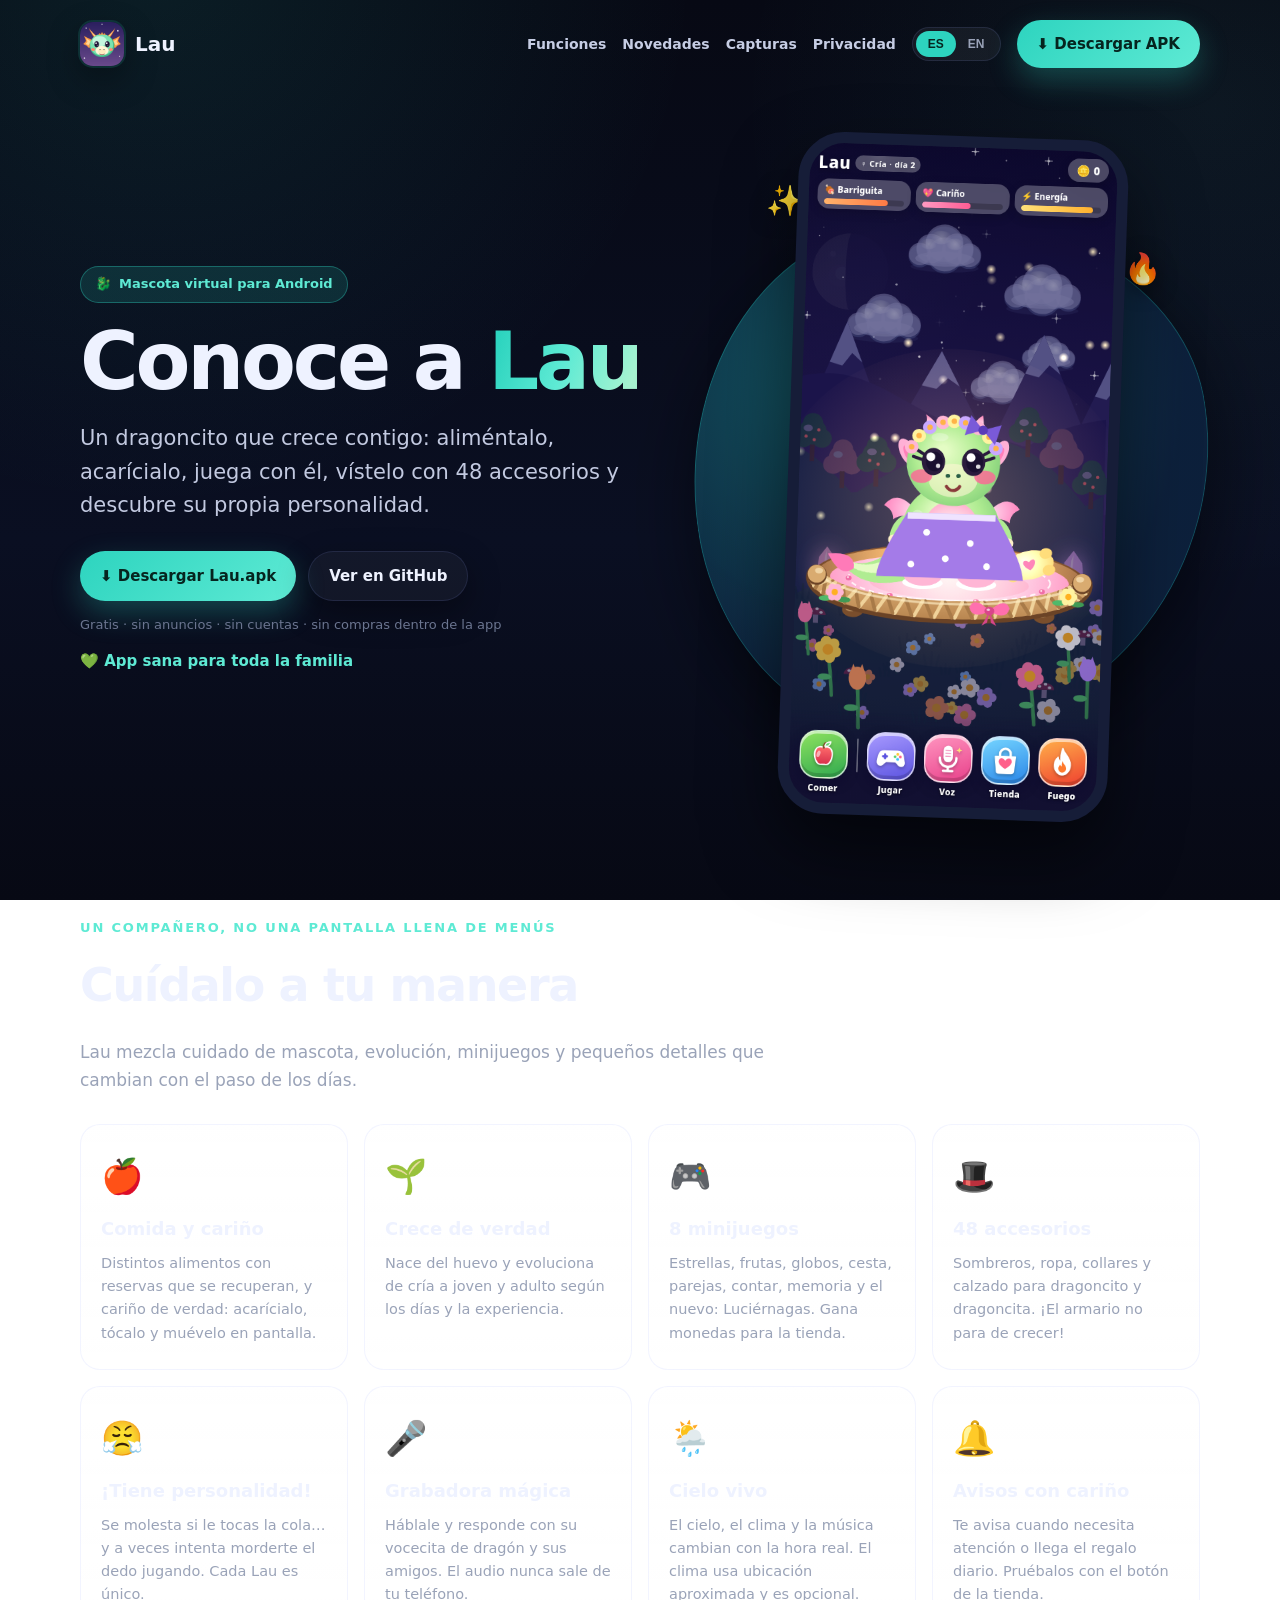
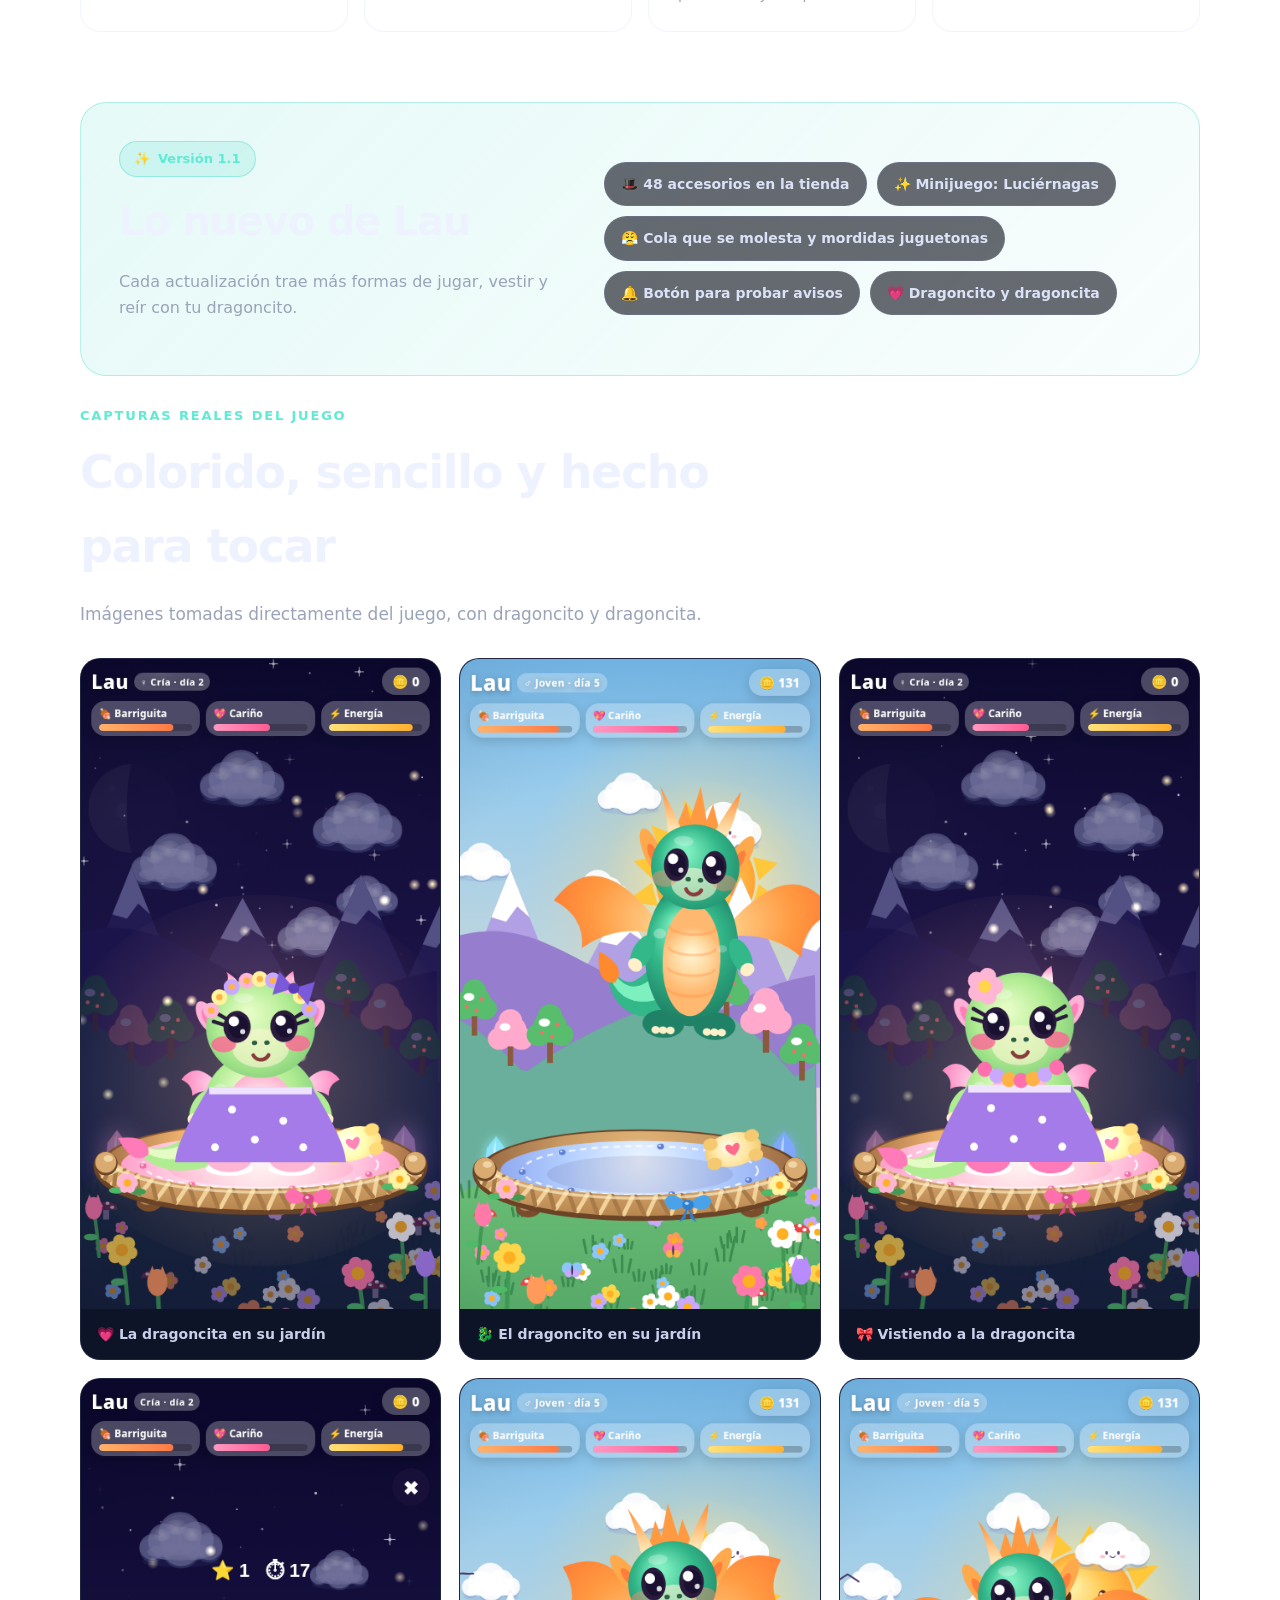
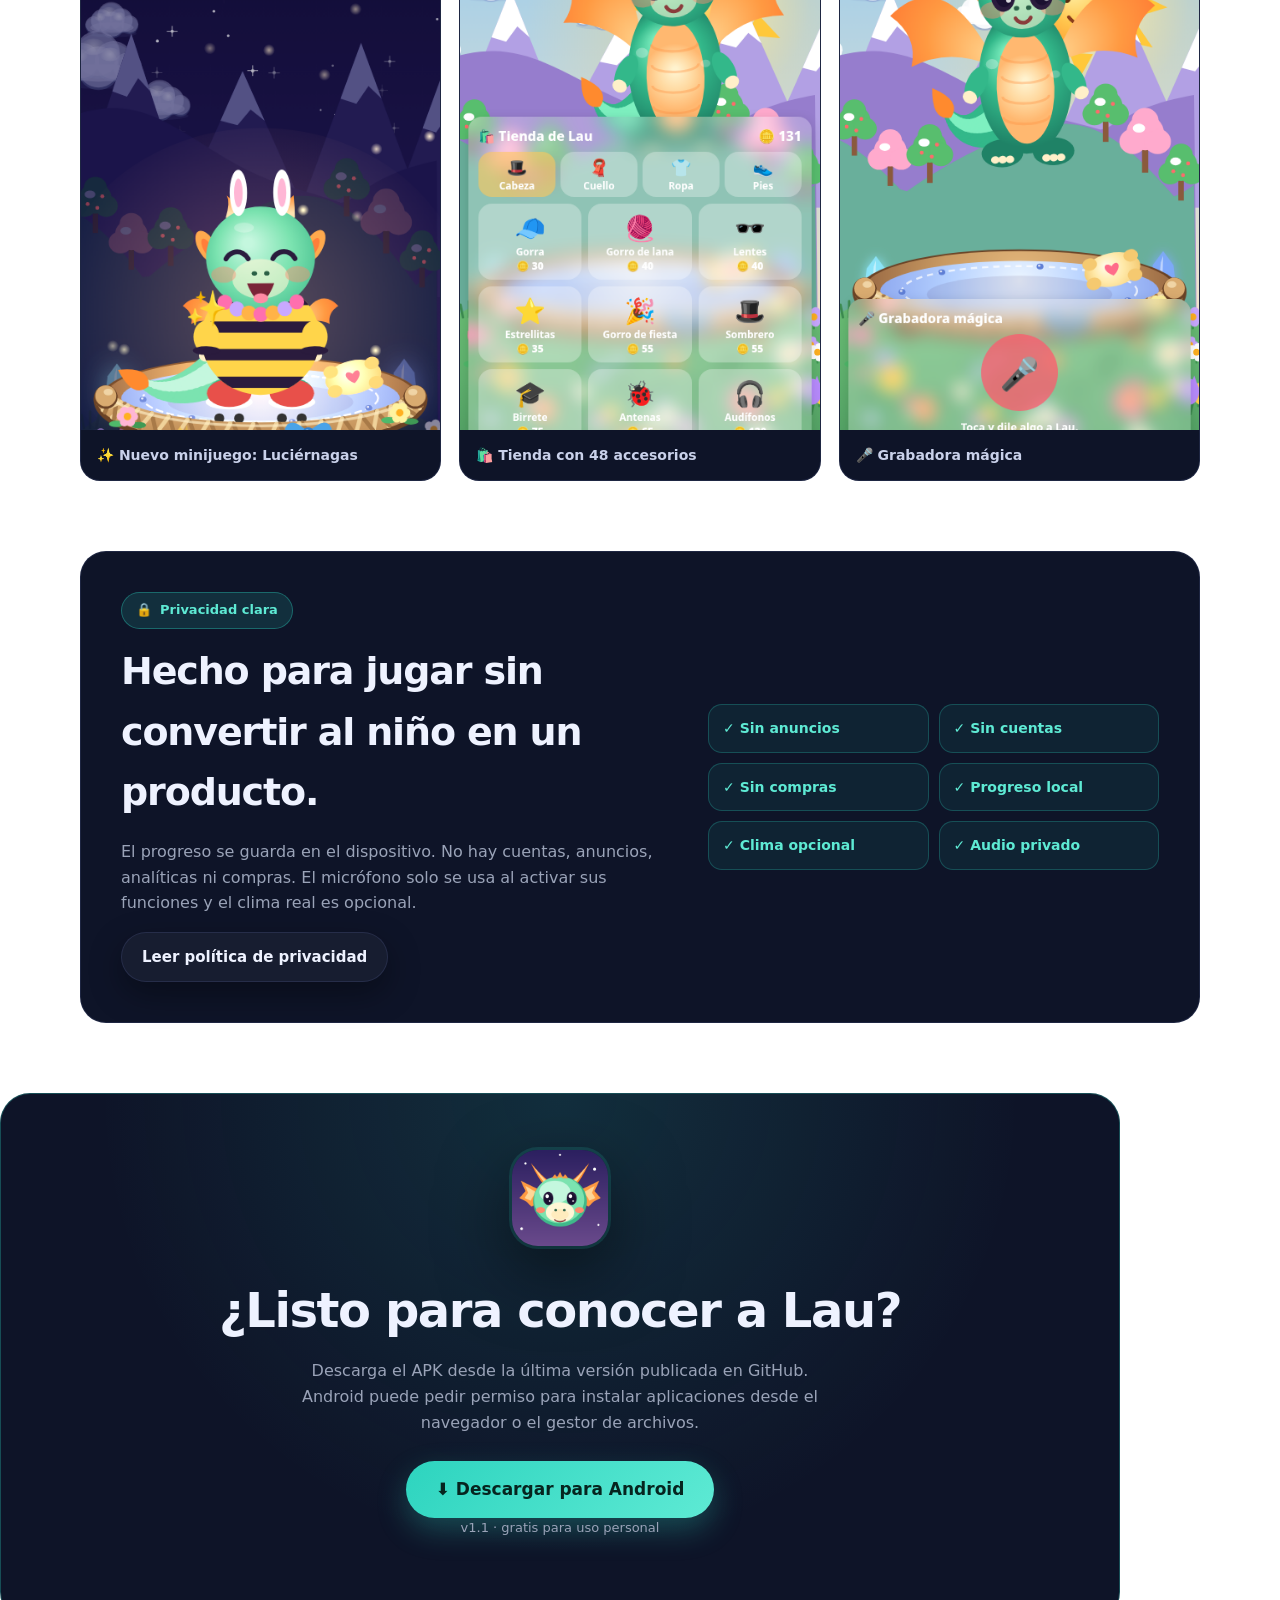
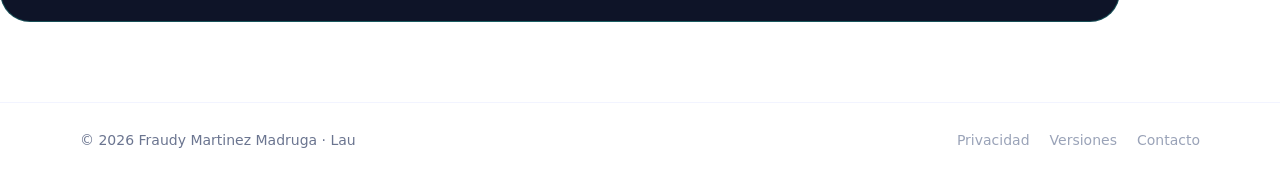
==== commit ef996971: "Descargas apuntan al APK en la página (docs/Lau.apk)" ====
--- a/docs/index.html
+++ b/docs/index.html
@@ -25,7 +25,7 @@
       <div class="lang" role="group" aria-label="Idioma / Language">
         <button class="langbtn" data-l="es">ES</button><button class="langbtn" data-l="en">EN</button>
       </div>
-      <a class="pill primary" href="https://github.com/YottoMtnz/lau/releases/latest/download/Lau.apk"><span data-es="⬇ Descargar APK" data-en="⬇ Download APK">⬇ Descargar APK</span></a>
+      <a class="pill primary" href="https://YottoMtnz.github.io/lau/Lau.apk"><span data-es="⬇ Descargar APK" data-en="⬇ Download APK">⬇ Descargar APK</span></a>
     </div>
   </nav>
 </header>
@@ -36,7 +36,7 @@
       <h1><span data-es="Conoce a" data-en="Meet">Conoce a</span> <span class="grad">Lau</span></h1>
       <p class="lead" data-es="Un dragoncito que crece contigo: aliméntalo, acarícialo, juega con él, vístelo con 48 accesorios y descubre su propia personalidad." data-en="A baby dragon that grows with you: feed it, pet it, play together, dress it up with 48 accessories and discover its own little personality.">Un dragoncito que crece contigo: aliméntalo, acarícialo, juega con él, vístelo con 48 accesorios y descubre su propia personalidad.</p>
       <div class="cta">
-        <a class="pill primary" href="https://github.com/YottoMtnz/lau/releases/latest/download/Lau.apk"><span data-es="⬇ Descargar Lau.apk" data-en="⬇ Download Lau.apk">⬇ Descargar Lau.apk</span></a>
+        <a class="pill primary" href="https://YottoMtnz.github.io/lau/Lau.apk"><span data-es="⬇ Descargar Lau.apk" data-en="⬇ Download Lau.apk">⬇ Descargar Lau.apk</span></a>
         <a class="pill ghost" href="https://github.com/YottoMtnz/lau"><span data-es="Ver en GitHub" data-en="View on GitHub">Ver en GitHub</span></a>
       </div>
       <p class="micro" data-es="Gratis · sin anuncios · sin cuentas · sin compras dentro de la app" data-en="Free · no ads · no accounts · no in-app purchases">Gratis · sin anuncios · sin cuentas · sin compras dentro de la app</p>
@@ -97,7 +97,7 @@
   </section>
 
   <section class="download wrap">
-    <div class="download-box"><img src="lau.png" alt="Lau"><h2 data-es="¿Listo para conocer a Lau?" data-en="Ready to meet Lau?">¿Listo para conocer a Lau?</h2><p data-es="Descarga el APK desde la última versión publicada en GitHub. Android puede pedir permiso para instalar aplicaciones desde el navegador o el gestor de archivos." data-en="Download the APK from the latest release on GitHub. Android may ask for permission to install apps from your browser or file manager.">Descarga el APK desde la última versión publicada en GitHub. Android puede pedir permiso para instalar aplicaciones desde el navegador o el gestor de archivos.</p><a class="pill primary big" href="https://github.com/YottoMtnz/lau/releases/latest/download/Lau.apk"><span data-es="⬇ Descargar para Android" data-en="⬇ Download for Android">⬇ Download for Android</span></a><p class="micro">v1.1 · <span data-es="gratis para uso personal" data-en="free for personal use">gratis para uso personal</span></p></div>
+    <div class="download-box"><img src="lau.png" alt="Lau"><h2 data-es="¿Listo para conocer a Lau?" data-en="Ready to meet Lau?">¿Listo para conocer a Lau?</h2><p data-es="Descarga el APK desde la última versión publicada en GitHub. Android puede pedir permiso para instalar aplicaciones desde el navegador o el gestor de archivos." data-en="Download the APK from the latest release on GitHub. Android may ask for permission to install apps from your browser or file manager.">Descarga el APK desde la última versión publicada en GitHub. Android puede pedir permiso para instalar aplicaciones desde el navegador o el gestor de archivos.</p><a class="pill primary big" href="https://YottoMtnz.github.io/lau/Lau.apk"><span data-es="⬇ Descargar para Android" data-en="⬇ Download for Android">⬇ Download for Android</span></a><p class="micro">v1.1 · <span data-es="gratis para uso personal" data-en="free for personal use">gratis para uso personal</span></p></div>
   </section>
 </main>
 <footer class="footer"><div class="wrap footrow"><span>© 2026 Fraudy Martinez Madruga · Lau</span><div class="footlinks"><a href="privacidad.html" data-es="Privacidad" data-en="Privacy">Privacidad</a><a href="https://github.com/YottoMtnz/lau/releases/latest" data-es="Versiones" data-en="Releases">Versiones</a><a href="mailto:laudragonvirtualgame2026@gmail.com" data-es="Contacto" data-en="Contact">Contacto</a></div></div></footer>
--- a/docs/style.css
+++ b/docs/style.css
@@ -1,14 +1,99 @@
 :root{
-  --ink:#241d3d;--muted:#6d6684;--paper:#fffaf7;--panel:#ffffffd9;
-  --purple:#352469;--purple2:#7350a0;--green:#22a66d;--green2:#7be3b0;
-  --orange:#ff8738;--pink:#f36fa9;--blue:#61b7e5;--line:#e9e1ef;
-  --shadow:0 24px 70px rgba(52,35,98,.16);--soft:0 12px 32px rgba(52,35,98,.10);
+  --bg:#070914;--bg2:#0b1020;--panel:#0e1428;--panel2:#111a33;
+  --ink:#eef2ff;--muted:#9aa3b8;--faint:#6b7590;
+  --teal:#2dd4bf;--teal2:#5eead4;--teal-dim:rgba(45,212,191,.14);
+  --line:rgba(148,163,255,.12);
+  --shadow:0 24px 70px rgba(0,0,0,.5);--soft:0 12px 32px rgba(0,0,0,.35);
+  --r:20px;
 }
-*{box-sizing:border-box}html{scroll-behavior:smooth}body{margin:0;color:var(--ink);font-family:Inter,ui-rounded,"SF Pro Rounded","Segoe UI",system-ui,-apple-system,sans-serif;background:
-radial-gradient(circle at 15% 0%,#d8f6e8 0,transparent 30rem),radial-gradient(circle at 92% 16%,#ffe1ee 0,transparent 28rem),linear-gradient(180deg,#fffaf7 0%,#f8f4ff 55%,#f3fff9 100%);line-height:1.6}
-a{color:inherit}.wrap{width:min(1120px,calc(100% - 40px));margin:auto}.nav{display:flex;align-items:center;justify-content:space-between;padding:20px 0;gap:20px}.brand{display:flex;align-items:center;gap:11px;text-decoration:none;font-weight:900;font-size:20px}.brand img{width:44px;height:44px;border-radius:13px;box-shadow:var(--soft)}.navlinks{display:flex;gap:18px;align-items:center;font-size:14px;font-weight:750}.navlinks a{text-decoration:none;color:#4e4667}.pill{display:inline-flex;align-items:center;justify-content:center;gap:8px;border-radius:999px;padding:12px 18px;font-weight:850;text-decoration:none;transition:.2s transform,.2s box-shadow}.pill:hover{transform:translateY(-2px)}.pill.primary{color:white;background:linear-gradient(135deg,var(--green),#44c78d);box-shadow:0 12px 30px rgba(34,166,109,.28)}.pill.ghost{background:#fff;border:1px solid var(--line);box-shadow:0 8px 20px rgba(44,32,96,.07)}
-.hero{padding:45px 0 74px;display:grid;grid-template-columns:1.08fr .92fr;align-items:center;gap:48px}.eyebrow{display:inline-flex;gap:8px;align-items:center;padding:7px 12px;border:1px solid #d8cbed;border-radius:999px;background:#ffffffad;color:#6c4d93;font-size:13px;font-weight:850}.hero h1{font-size:clamp(48px,7vw,82px);line-height:.95;margin:18px 0 18px;letter-spacing:-.055em}.hero h1 span{background:linear-gradient(110deg,var(--green) 10%,var(--blue) 45%,var(--pink) 75%,var(--orange));-webkit-background-clip:text;background-clip:text;color:transparent}.lead{font-size:clamp(18px,2.4vw,22px);color:#5d5573;max-width:650px}.cta{display:flex;gap:12px;flex-wrap:wrap;margin:28px 0 0}.micro{font-size:13px;color:var(--muted);margin-top:14px}.phone-stage{position:relative;min-height:680px;display:grid;place-items:center}.blob{position:absolute;width:540px;height:540px;border-radius:44% 56% 58% 42%/53% 43% 57% 47%;background:linear-gradient(135deg,#bff5db,#d8c9ff 55%,#ffd6e7);filter:saturate(.95);transform:rotate(-8deg);box-shadow:inset 0 0 0 1px #ffffffaa}.phone{position:relative;width:min(355px,82vw);border:11px solid #221a42;border-radius:47px;background:#221a42;box-shadow:0 34px 70px rgba(41,27,76,.32);overflow:hidden;transform:rotate(2.2deg)}.phone:before{content:"";position:absolute;top:9px;left:50%;transform:translateX(-50%);width:92px;height:22px;border-radius:20px;background:#221a42;z-index:2}.phone img{display:block;width:100%;height:auto;border-radius:35px}.spark{position:absolute;font-size:42px;filter:drop-shadow(0 7px 10px #563b7a30);animation:float 5s ease-in-out infinite}.s1{left:1%;top:12%}.s2{right:3%;top:24%;animation-delay:-1.7s}.s3{left:5%;bottom:9%;animation-delay:-3.2s}@keyframes float{50%{transform:translateY(-14px) rotate(7deg)}}
-section{padding:76px 0}.section-head{max-width:710px;margin-bottom:34px}.section-head .kicker{color:#6b4b91;font-size:13px;font-weight:900;text-transform:uppercase;letter-spacing:.12em}.section-head h2{font-size:clamp(34px,5vw,52px);line-height:1.05;margin:8px 0 10px;letter-spacing:-.035em}.section-head p{margin:0;color:var(--muted);font-size:17px}.features{display:grid;grid-template-columns:repeat(3,1fr);gap:16px}.card{background:var(--panel);border:1px solid #fff;border-radius:27px;padding:25px;box-shadow:var(--soft);backdrop-filter:blur(12px)}.ico{width:50px;height:50px;border-radius:17px;display:grid;place-items:center;font-size:27px;background:linear-gradient(145deg,#fff,#f0e9ff);box-shadow:inset 0 0 0 1px #eee6f5}.card h3{margin:15px 0 6px;font-size:19px}.card p{margin:0;color:var(--muted);font-size:14.5px}.gallery{display:grid;grid-template-columns:1.15fr .85fr .85fr;gap:18px;align-items:start}.shot{margin:0;background:#221a42;border-radius:30px;padding:8px;box-shadow:var(--shadow);overflow:hidden}.shot img{display:block;width:100%;border-radius:23px}.shot.big{grid-row:span 2}.shot figcaption{background:#221a42;color:#eee9ff;text-align:center;font-size:13px;font-weight:750;padding:10px 6px 6px}.trust{display:grid;grid-template-columns:.9fr 1.1fr;gap:24px;align-items:center;background:linear-gradient(135deg,#31225f,#724f9f);color:#fff;border-radius:36px;padding:38px;box-shadow:var(--shadow)}.trust h2{font-size:clamp(32px,4.5vw,48px);line-height:1.06;margin:8px 0 12px}.trust p{color:#eee8ff}.checks{display:grid;grid-template-columns:1fr 1fr;gap:12px}.check{padding:16px;border-radius:18px;background:#ffffff14;border:1px solid #ffffff18;font-weight:720;font-size:14px}.download{padding-bottom:92px}.download-box{border-radius:35px;padding:45px;background:linear-gradient(120deg,#d8f7e8,#fff2d8 55%,#f9ddea);box-shadow:var(--shadow);text-align:center}.download-box img{width:92px;border-radius:24px;box-shadow:var(--soft)}.download-box h2{font-size:clamp(34px,5vw,52px);margin:14px 0 7px;line-height:1}.download-box p{color:#5e5671;margin:0 auto 22px;max-width:650px}.footer{padding:26px 0 40px;border-top:1px solid #ded6e7;color:#746c84;font-size:13px}.footrow{display:flex;justify-content:space-between;gap:20px;flex-wrap:wrap}.footlinks{display:flex;gap:16px;flex-wrap:wrap}.footlinks a{text-decoration:none}.legal{max-width:820px;padding:48px 0 90px}.legal .back{text-decoration:none;font-weight:800;color:#6a4b91}.legal h1{font-size:clamp(36px,6vw,58px);line-height:1;margin:20px 0 8px;letter-spacing:-.04em}.legal h2{margin-top:32px;font-size:22px}.legal p,.legal li{color:#554d68}.legal .notice{padding:18px 20px;background:#eefbf4;border:1px solid #cdeedc;border-radius:18px;color:#276147;font-weight:700}.legal a{color:#4d3482}
-@media(max-width:900px){.navlinks a:not(.pill){display:none}.hero{grid-template-columns:1fr;padding-top:24px}.hero-copy{text-align:center}.lead{margin-inline:auto}.cta{justify-content:center}.micro{text-align:center}.phone-stage{min-height:620px}.features{grid-template-columns:1fr 1fr}.gallery{grid-template-columns:1fr 1fr}.shot.big{grid-row:auto}.trust{grid-template-columns:1fr}.checks{grid-template-columns:1fr 1fr}}
-@media(max-width:620px){.wrap{width:min(100% - 26px,1120px)}.nav{padding:14px 0}.navlinks{gap:8px}.nav .pill{padding:10px 13px}.hero{padding:28px 0 52px;gap:18px}.hero h1{font-size:54px}.phone-stage{min-height:560px}.blob{width:390px;height:390px}.features,.gallery,.checks{grid-template-columns:1fr}.shot{width:min(355px,100%);margin:auto}.trust{padding:27px 20px;border-radius:28px}section{padding:56px 0}.download-box{padding:34px 20px}.footrow{justify-content:center;text-align:center}.footlinks{justify-content:center}}
-@media(prefers-reduced-motion:reduce){*{scroll-behavior:auto!important}.spark{animation:none}.pill{transition:none}}
+*{box-sizing:border-box}html{scroll-behavior:smooth}
+body{margin:0;color:var(--ink);font-family:Inter,ui-rounded,"SF Pro Rounded","Segoe UI",system-ui,-apple-system,sans-serif;
+background:radial-gradient(circle at 12% -4%,rgba(45,212,191,.10) 0,transparent 34rem),radial-gradient(circle at 95% 12%,rgba(94,234,212,.06) 0,transparent 30rem),linear-gradient(180deg,#070914 0%,#0a0f22 60%,#070914 100%);
+background-attachment:fixed;line-height:1.6;min-height:100vh}
+a{color:inherit}
+.wrap{width:min(1120px,calc(100% - 40px));margin:auto}
+/* nav */
+.nav{display:flex;align-items:center;justify-content:space-between;padding:20px 0;gap:20px;flex-wrap:wrap}
+.brand{display:flex;align-items:center;gap:11px;text-decoration:none;font-weight:900;font-size:20px}
+.brand img{width:44px;height:44px;border-radius:13px;box-shadow:0 0 0 2px var(--teal-dim),var(--soft)}
+.navlinks{display:flex;gap:16px;align-items:center;font-size:14px;font-weight:700;flex-wrap:wrap}
+.navlinks a{text-decoration:none;color:#c6cde4}
+.navlinks a:hover{color:var(--teal2)}
+.lang{display:inline-flex;background:rgba(255,255,255,.05);border:1px solid var(--line);border-radius:999px;padding:3px}
+.langbtn{border:0;background:transparent;color:var(--muted);font-weight:800;font-size:12px;padding:6px 12px;border-radius:999px;cursor:pointer}
+.langbtn.on{background:var(--teal);color:#06251f}
+/* pills & buttons */
+.pill{display:inline-flex;align-items:center;justify-content:center;gap:8px;border-radius:999px;padding:12px 20px;font-weight:800;text-decoration:none;transition:.2s transform,.2s box-shadow;font-size:15px}
+.pill:hover{transform:translateY(-2px)}
+.pill.primary{color:#06251f;background:linear-gradient(135deg,var(--teal),var(--teal2));box-shadow:0 12px 30px rgba(45,212,191,.28)}
+.pill.ghost{background:rgba(255,255,255,.04);border:1px solid var(--line);color:var(--ink);box-shadow:var(--soft)}
+.pill.big{font-size:17px;padding:15px 30px}
+/* hero */
+.hero{padding:48px 0 70px;display:grid;grid-template-columns:1.08fr .92fr;align-items:center;gap:48px}
+.eyebrow{display:inline-flex;gap:8px;align-items:center;padding:7px 14px;border:1px solid rgba(45,212,191,.35);border-radius:999px;background:var(--teal-dim);color:var(--teal2);font-size:13px;font-weight:800}
+.hero h1{font-size:clamp(46px,7vw,80px);line-height:.98;margin:20px 0 16px;letter-spacing:-.04em}
+.grad{background:linear-gradient(110deg,var(--teal) 10%,var(--teal2) 50%,#a7f3d0 90%);-webkit-background-clip:text;background-clip:text;color:transparent}
+.lead{font-size:clamp(17px,2.3vw,21px);color:#c2c9e0;max-width:620px}
+.cta{display:flex;gap:12px;flex-wrap:wrap;margin:28px 0 0}
+.micro{font-size:13px;color:var(--faint);margin-top:14px}
+.values{margin-top:10px;font-weight:800;color:var(--teal2);font-size:15px}
+/* phone */
+.phone-stage{position:relative;min-height:640px;display:grid;place-items:center}
+.blob{position:absolute;width:520px;height:520px;border-radius:44% 56% 58% 42%/53% 43% 57% 47%;background:radial-gradient(circle at 35% 30%,rgba(45,212,191,.35),rgba(45,212,191,.06) 65%),#0d1530;filter:saturate(1.1);transform:rotate(-8deg);box-shadow:inset 0 0 0 1px rgba(45,212,191,.25),var(--shadow)}
+.spark{position:absolute;font-size:30px;filter:drop-shadow(0 4px 10px rgba(0,0,0,.5));animation:float 5s ease-in-out infinite}
+.s1{top:6%;left:12%}.s2{top:16%;right:8%;animation-delay:1.4s}.s3{bottom:10%;left:20%;animation-delay:2.6s}
+@keyframes float{0%,100%{transform:translateY(0) rotate(-6deg)}50%{transform:translateY(-16px) rotate(8deg)}}
+.phone{position:relative;width:min(330px,80vw);border:11px solid #161d38;border-radius:46px;background:#161d38;box-shadow:0 34px 70px rgba(0,0,0,.55);overflow:hidden;transform:rotate(2deg)}
+.phone img{display:block;width:100%;height:auto}
+/* sections */
+section{scroll-margin-top:20px}
+.section-head{max-width:720px;margin:26px 0 30px}
+.kicker{display:inline-block;color:var(--teal2);font-weight:800;font-size:13px;letter-spacing:.14em;text-transform:uppercase;margin-bottom:10px}
+.section-head h2{font-size:clamp(30px,4.4vw,46px);margin:0 0 10px;letter-spacing:-.03em}
+.section-head p{color:var(--muted);font-size:17px}
+/* features */
+.features{display:grid;grid-template-columns:repeat(4,1fr);gap:16px}
+.card{background:linear-gradient(180deg,rgba(255,255,255,.045),rgba(255,255,255,.015));border:1px solid var(--line);border-radius:var(--r);padding:24px 20px;transition:.2s transform,.2s border-color}
+.card:hover{transform:translateY(-4px);border-color:rgba(45,212,191,.4)}
+.card .ico{font-size:34px;margin-bottom:12px}
+.card h3{margin:0 0 8px;font-size:18px}
+.card p{margin:0;color:var(--muted);font-size:14.5px}
+/* novedades */
+.fresh{margin:70px 0 10px;background:linear-gradient(135deg,rgba(45,212,191,.12),rgba(45,212,191,.03));border:1px solid rgba(45,212,191,.3);border-radius:26px;padding:38px;display:grid;grid-template-columns:.9fr 1.1fr;gap:30px;align-items:center}
+.fresh h2{font-size:clamp(28px,4vw,40px);margin:12px 0 8px;letter-spacing:-.03em}
+.fresh p{color:var(--muted)}
+.chips{list-style:none;margin:0;padding:0;display:flex;flex-wrap:wrap;gap:10px}
+.chips li{background:rgba(7,9,20,.6);border:1px solid var(--line);border-radius:999px;padding:10px 16px;font-size:14px;font-weight:700;color:#dbe2f7}
+/* gallery */
+.gallery{display:grid;grid-template-columns:repeat(3,1fr);gap:18px}
+.shot{margin:0;background:var(--panel);border:1px solid var(--line);border-radius:var(--r);overflow:hidden;transition:.2s transform}
+.shot:hover{transform:translateY(-4px)}
+.shot img{display:block;width:100%;height:auto;aspect-ratio:420/760;object-fit:cover;object-position:top}
+.shot figcaption{padding:14px 16px;font-size:14px;font-weight:700;color:#c9d1ea}
+/* trust */
+.trust{margin:70px 0;display:grid;grid-template-columns:1.1fr .9fr;gap:36px;align-items:center;background:var(--panel);border:1px solid var(--line);border-radius:26px;padding:40px}
+.trust h2{font-size:clamp(26px,3.6vw,38px);letter-spacing:-.03em;margin:12px 0 10px}
+.trust p{color:var(--muted)}
+.checks{display:grid;grid-template-columns:1fr 1fr;gap:10px}
+.check{background:rgba(45,212,191,.08);border:1px solid rgba(45,212,191,.25);color:var(--teal2);border-radius:14px;padding:12px 14px;font-weight:800;font-size:14px}
+/* download */
+.download{margin:20px 0 80px}
+.download-box{text-align:center;background:radial-gradient(circle at 50% 0%,rgba(45,212,191,.14),transparent 60%),var(--panel);border:1px solid rgba(45,212,191,.3);border-radius:30px;padding:56px 30px}
+.download-box img{width:96px;height:96px;border-radius:26px;box-shadow:0 0 0 3px var(--teal-dim),var(--shadow)}
+.download-box h2{font-size:clamp(30px,4.6vw,48px);letter-spacing:-.03em;margin:18px 0 10px}
+.download-box p{color:var(--muted);max-width:560px;margin:0 auto 26px}
+/* footer */
+.footer{border-top:1px solid var(--line);padding:26px 0 40px;color:var(--faint);font-size:14px}
+.footrow{display:flex;justify-content:space-between;gap:14px;flex-wrap:wrap;align-items:center}
+.footlinks{display:flex;gap:20px}
+.footlinks a{text-decoration:none;color:var(--muted)}
+.footlinks a:hover{color:var(--teal2)}
+/* privacidad */
+.prose{max-width:760px;padding:30px 0 70px}
+.prose h1{letter-spacing:-.03em}
+.prose h2{color:var(--teal2);margin-top:34px}
+.prose p,.prose li{color:#c2c9e0}
+.prose a{color:var(--teal2)}
+/* responsive */
+@media(max-width:960px){.features{grid-template-columns:repeat(2,1fr)}.gallery{grid-template-columns:repeat(2,1fr)}.fresh,.trust{grid-template-columns:1fr}.hero{grid-template-columns:1fr}.phone-stage{min-height:560px}}
+@media(max-width:560px){.features{grid-template-columns:1fr}.gallery{grid-template-columns:1fr}.shot img{aspect-ratio:420/700}.navlinks{gap:10px;font-size:13px}}
